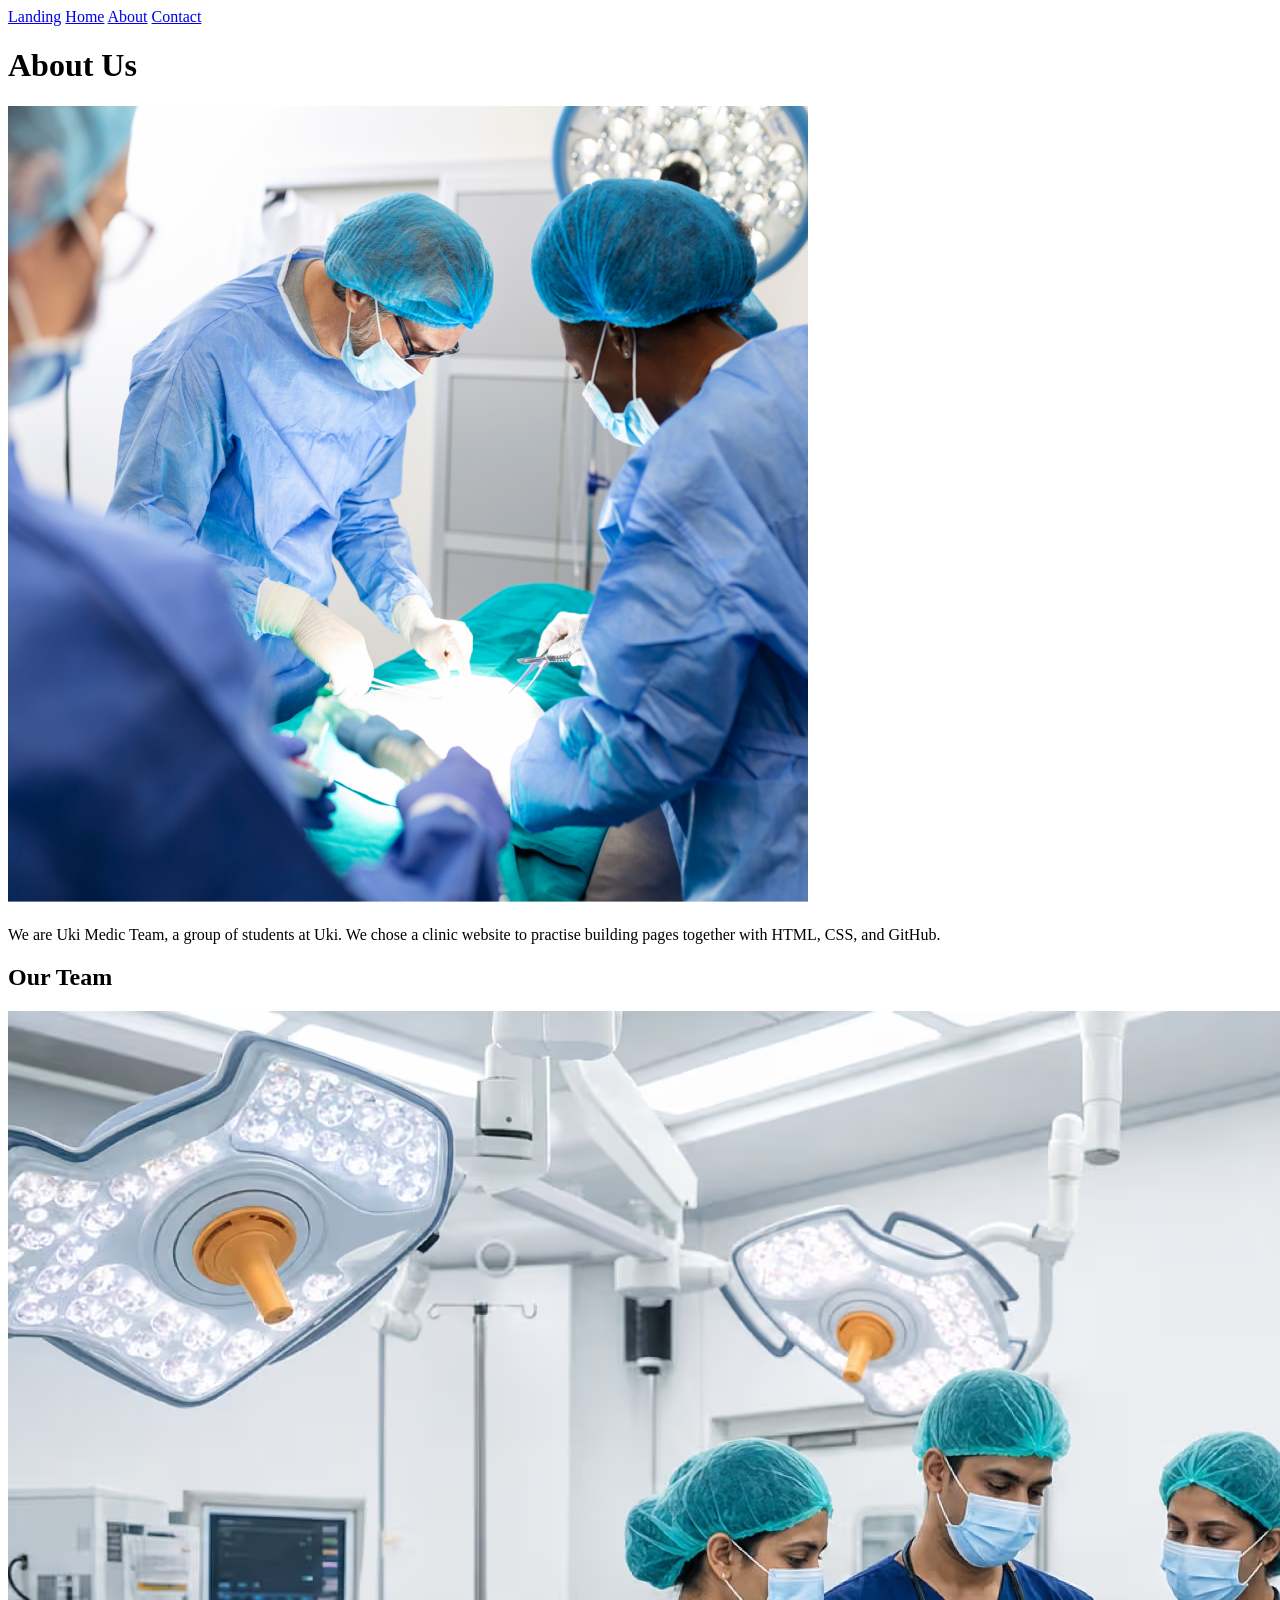
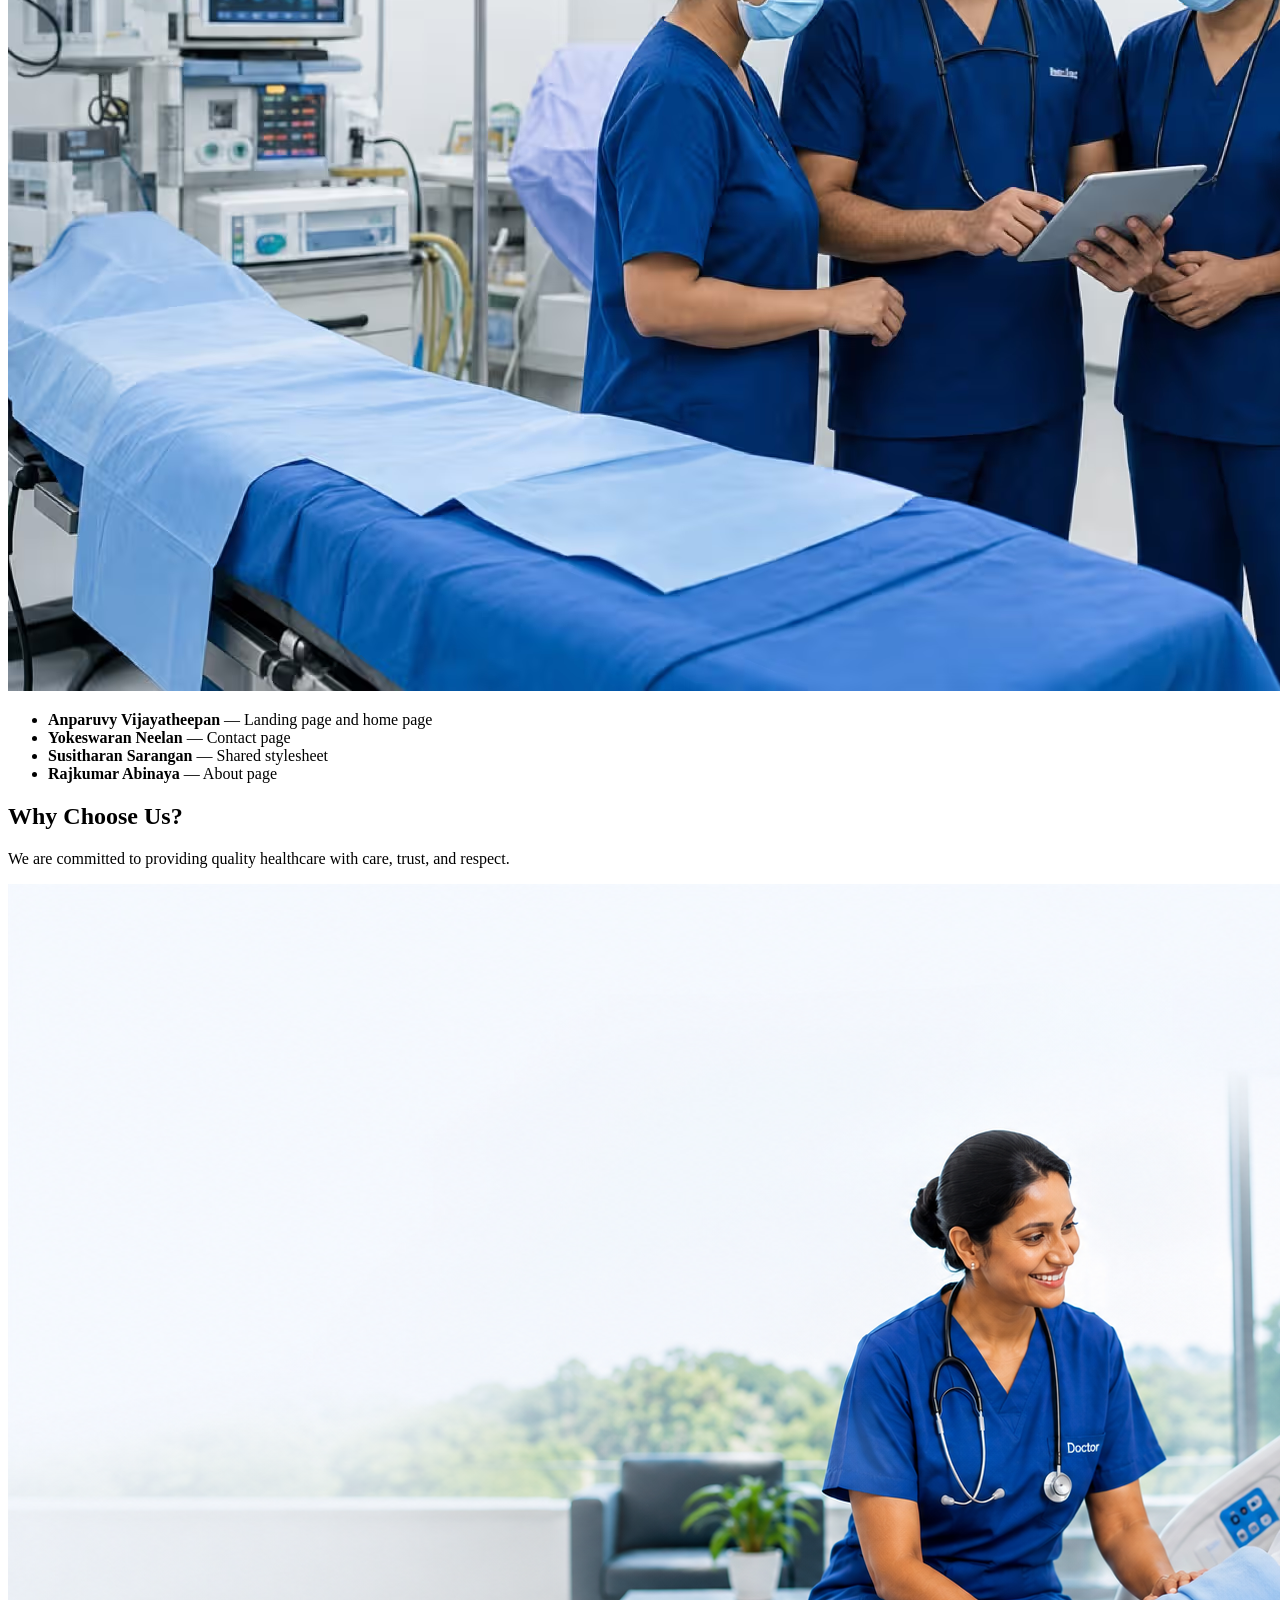
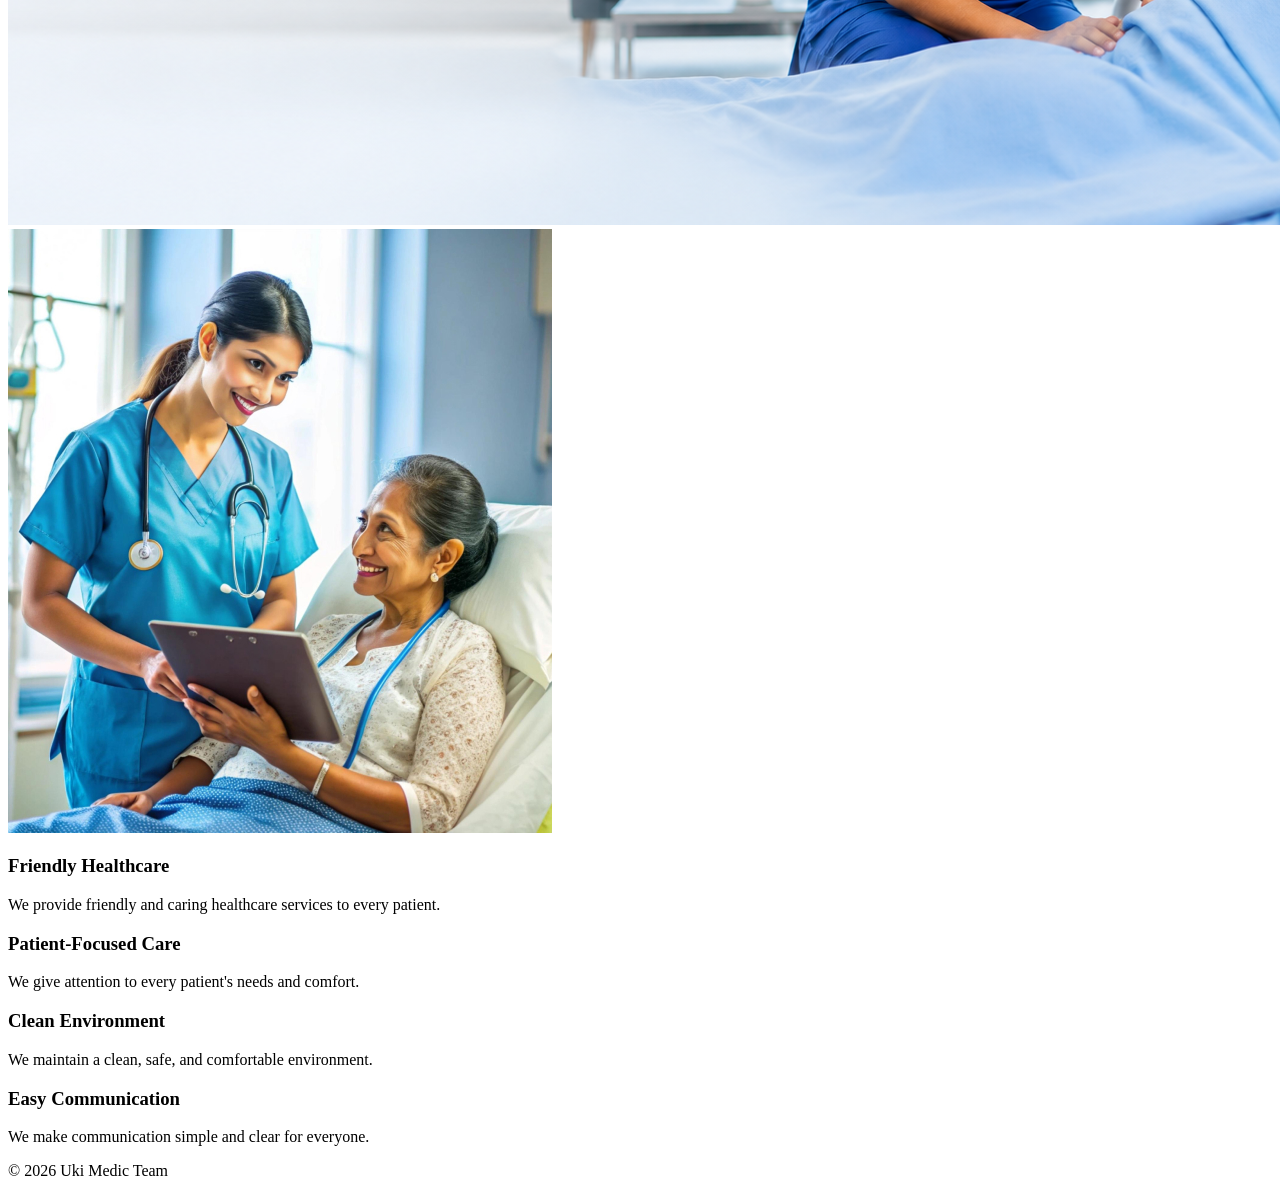
==== about.html @ ba0fed3e "updated" ====
<!DOCTYPE html>
<html lang="en">
<head>
  <meta charset="UTF-8">
  <meta name="viewport" content="width=device-width, initial-scale=1.0">
  <title>About | Uki Medic Team</title>
  <link rel="stylesheet" href="CSS/style.css">
</head>
<body>
  <nav class="navbar" aria-label="Main navigation">
    <a href="index.html">Landing</a>
    <a href="home.html">Home</a>
    <a href="about.html" aria-current="page">About</a>
    <a href="contact.html">Contact</a>
  </nav>

  <main class="container">
    <h1>About Us</h1>
    <img src="./image/pikaso_reimagine_A-young-lankan-female-doctor-in-blue-scrubs-and-gl-3.png" alt="">
    <p>We are Uki Medic Team, a group of students at Uki. We chose a clinic
      website to practise building pages together with HTML, CSS, and GitHub.</p>

    <h2>Our Team</h2>
    <img src="./image/operation-theatre-surgery-management-software-sri-lanka-hero.avif" alt="">
    <ul class="team-list">
      <li><strong>Anparuvy Vijayatheepan</strong> — Landing page and home page</li>
      <li><strong>Yokeswaran Neelan</strong> — Contact page</li>
      <li><strong>Susitharan Sarangan</strong> — Shared stylesheet</li>
      <li><strong>Rajkumar Abinaya</strong> — About page</li>
    </ul>
  </main>
<main1 class="why choose us">
    <h2>Why Choose Us?</h2>
    <p class="main1-para">
        We are committed to providing quality healthcare
        with care, trust, and respect.
    </p>
  <img src="./image/slide_6a6c39aadb081.png" alt="">
  <img src="./image/Rectangle-290-1.jpg" alt="">
    <div class="choose-main1">

        <div class="choose-us">
            <h3>Friendly Healthcare</h3>
            <p>We provide friendly and caring healthcare services to every patient.</p>
        </div>
        

        <div class="choose-us">
            <h3>Patient-Focused Care</h3>
            <p>We give attention to every patient's needs and comfort.</p>
        </div>

        <div class="choose-us">
            <h3>Clean Environment</h3>
            <p>We maintain a clean, safe, and comfortable environment.</p>
        </div>

        <div class="choose-us">
            <h3>Easy Communication</h3>
            <p>We make communication simple and clear for everyone.</p>
        </div>

    </div>
</main1>

  <footer class="footer">
    <p>&copy; 2026 Uki Medic Team</p>
  </footer>

</body>
</html>
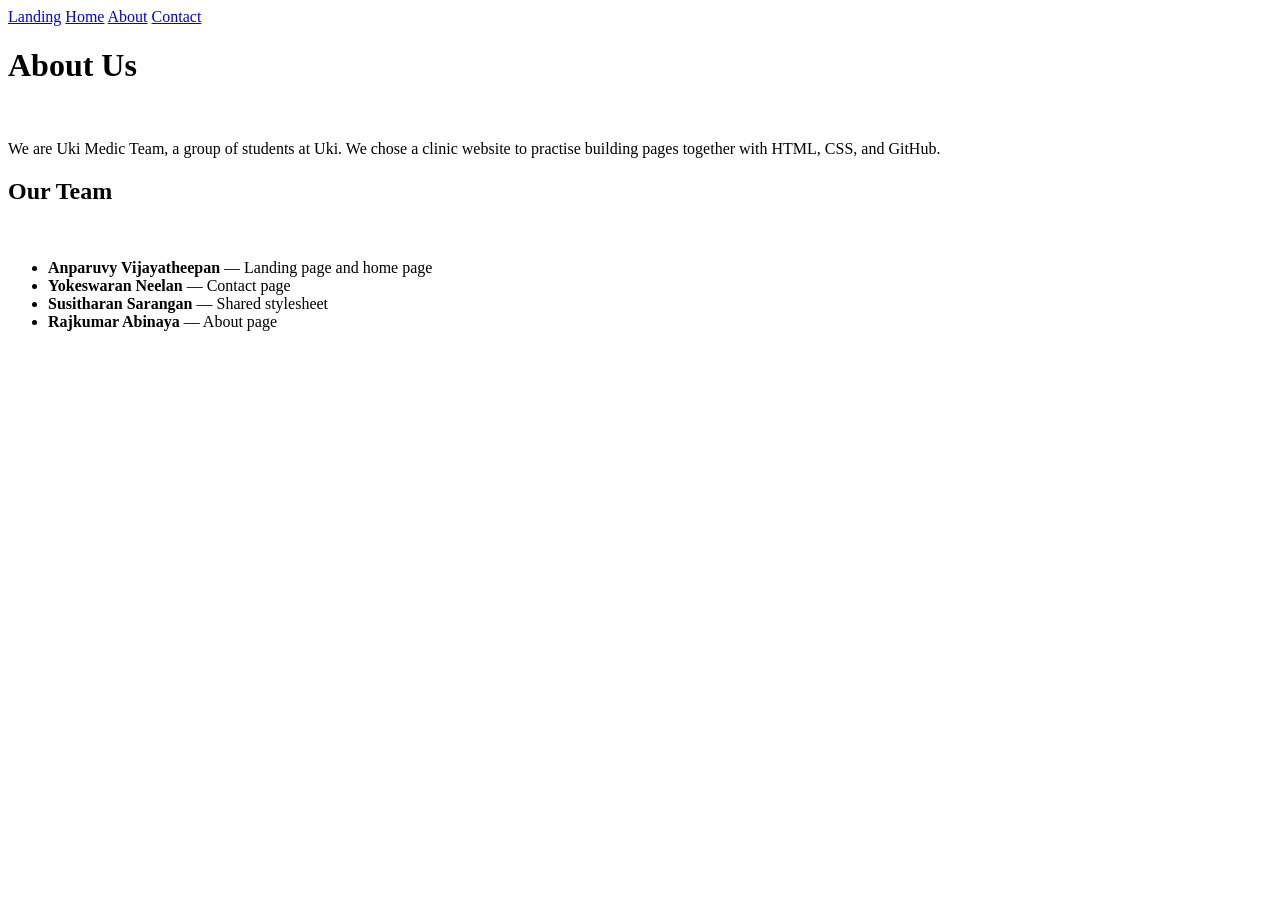
==== commit 3bc6d3e3: "Revert "Feature/about page"" ====
--- a/about.html
+++ b/about.html
@@ -29,43 +29,5 @@
       <li><strong>Rajkumar Abinaya</strong> — About page</li>
     </ul>
   </main>
-<main1 class="why choose us">
-    <h2>Why Choose Us?</h2>
-    <p class="main1-para">
-        We are committed to providing quality healthcare
-        with care, trust, and respect.
-    </p>
-  <img src="./image/slide_6a6c39aadb081.png" alt="">
-  <img src="./image/Rectangle-290-1.jpg" alt="">
-    <div class="choose-main1">
-
-        <div class="choose-us">
-            <h3>Friendly Healthcare</h3>
-            <p>We provide friendly and caring healthcare services to every patient.</p>
-        </div>
-        
-
-        <div class="choose-us">
-            <h3>Patient-Focused Care</h3>
-            <p>We give attention to every patient's needs and comfort.</p>
-        </div>
-
-        <div class="choose-us">
-            <h3>Clean Environment</h3>
-            <p>We maintain a clean, safe, and comfortable environment.</p>
-        </div>
-
-        <div class="choose-us">
-            <h3>Easy Communication</h3>
-            <p>We make communication simple and clear for everyone.</p>
-        </div>
-
-    </div>
-</main1>
-
-  <footer class="footer">
-    <p>&copy; 2026 Uki Medic Team</p>
-  </footer>
-
 </body>
 </html>
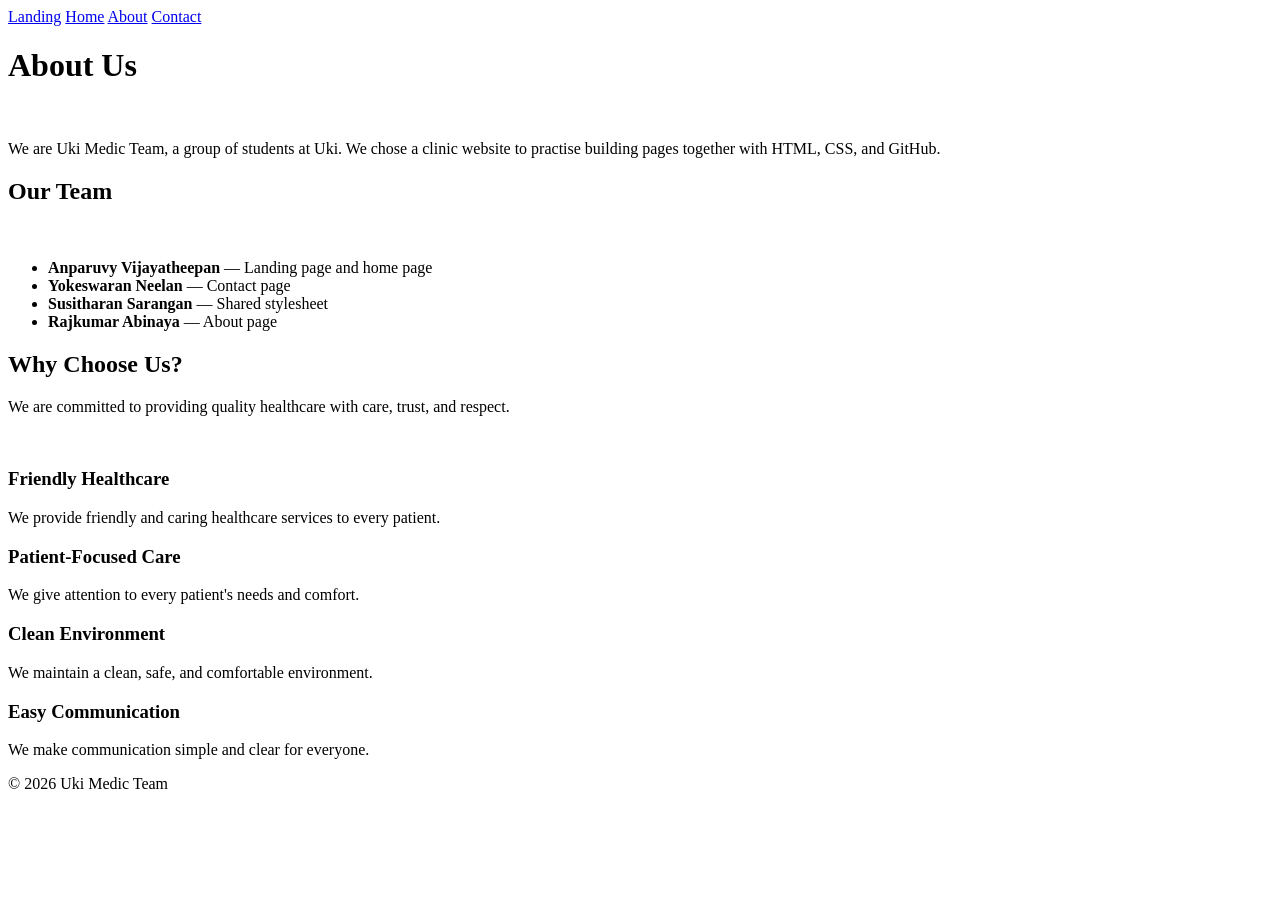
==== commit 949dd652: "Updated" ====
--- a/about.html
+++ b/about.html
@@ -29,5 +29,43 @@
       <li><strong>Rajkumar Abinaya</strong> — About page</li>
     </ul>
   </main>
+<main1 class="why choose us">
+    <h2>Why Choose Us?</h2>
+    <p class="main1-para">
+        We are committed to providing quality healthcare
+        with care, trust, and respect.
+    </p>
+  <img src="./image/slide_6a6c39aadb081.png" alt="">
+  <img src="./image/Rectangle-290-1.jpg" alt="">
+    <div class="choose-main1">
+
+        <div class="choose-us">
+            <h3>Friendly Healthcare</h3>
+            <p>We provide friendly and caring healthcare services to every patient.</p>
+        </div>
+        
+
+        <div class="choose-us">
+            <h3>Patient-Focused Care</h3>
+            <p>We give attention to every patient's needs and comfort.</p>
+        </div>
+
+        <div class="choose-us">
+            <h3>Clean Environment</h3>
+            <p>We maintain a clean, safe, and comfortable environment.</p>
+        </div>
+
+        <div class="choose-us">
+            <h3>Easy Communication</h3>
+            <p>We make communication simple and clear for everyone.</p>
+        </div>
+
+    </div>
+</main1>
+
+  <footer class="footer">
+    <p>&copy; 2026 Uki Medic Team</p>
+  </footer>
+
 </body>
 </html>
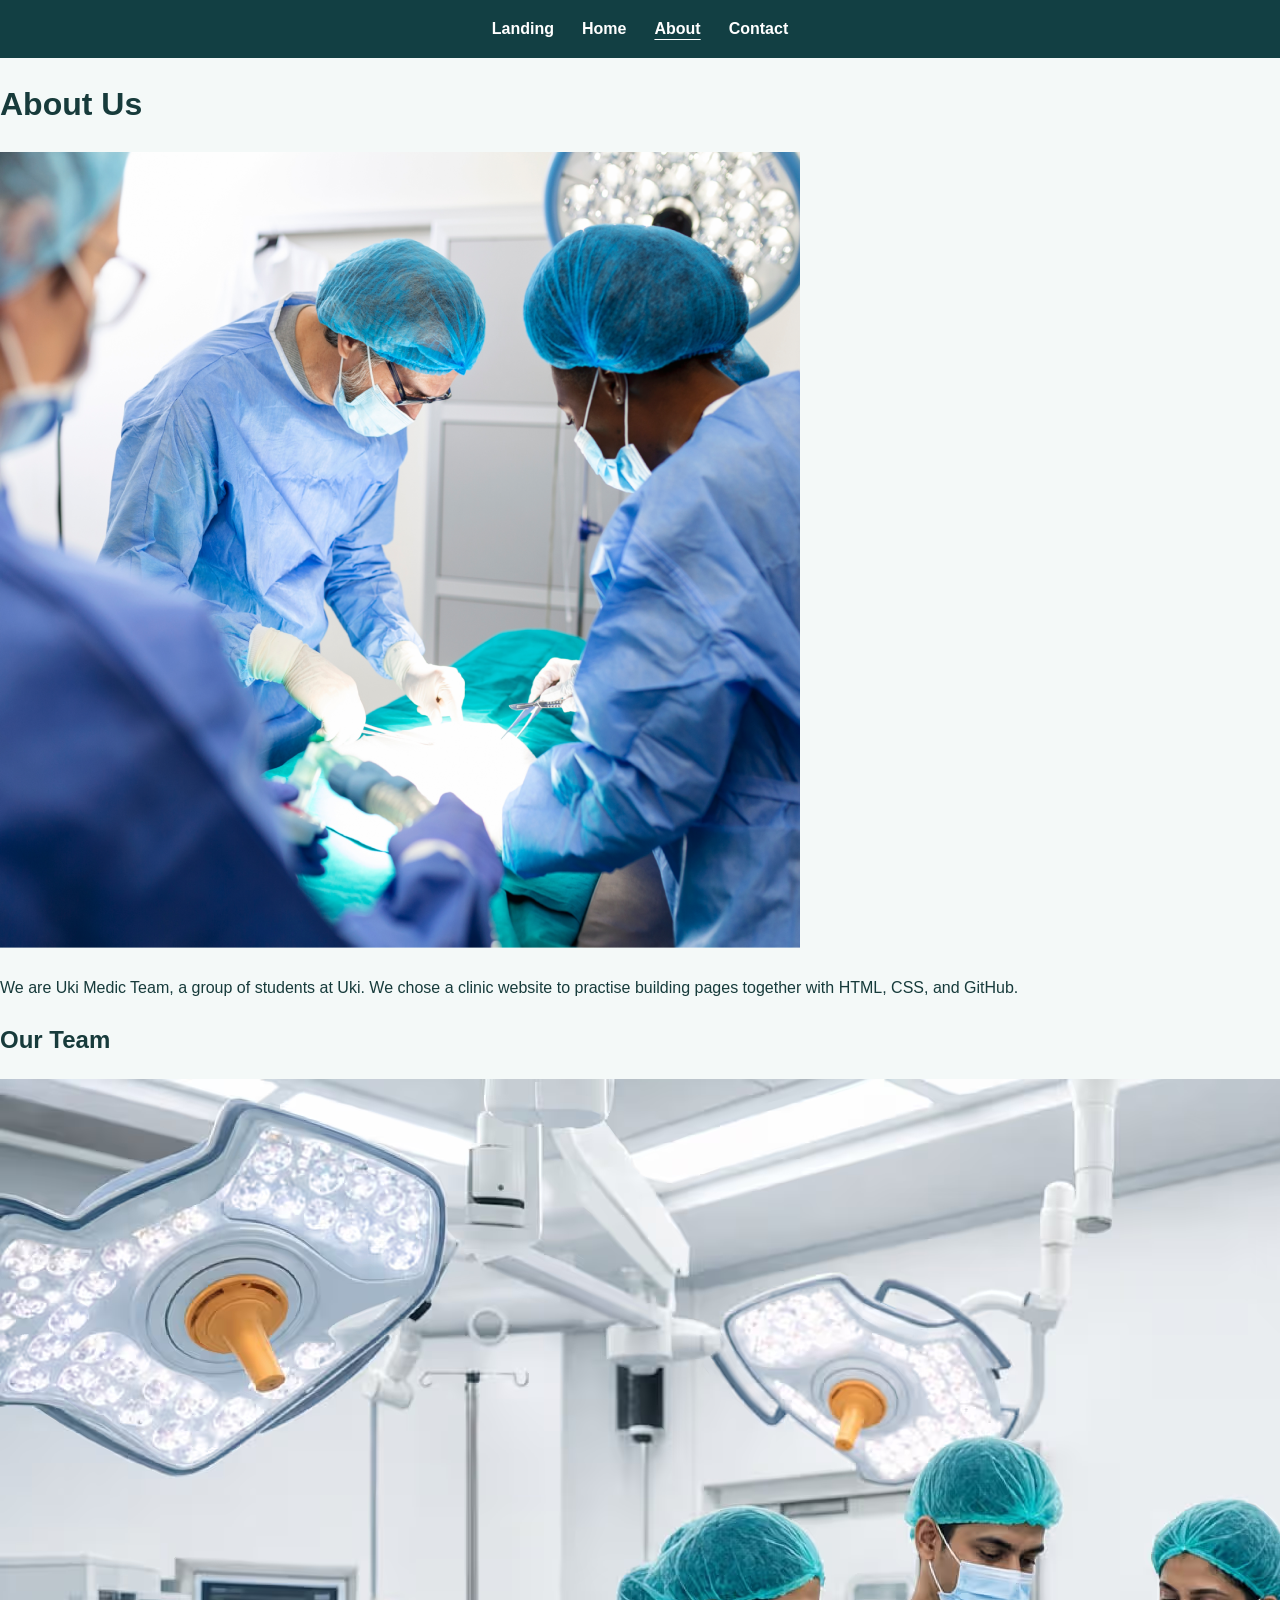
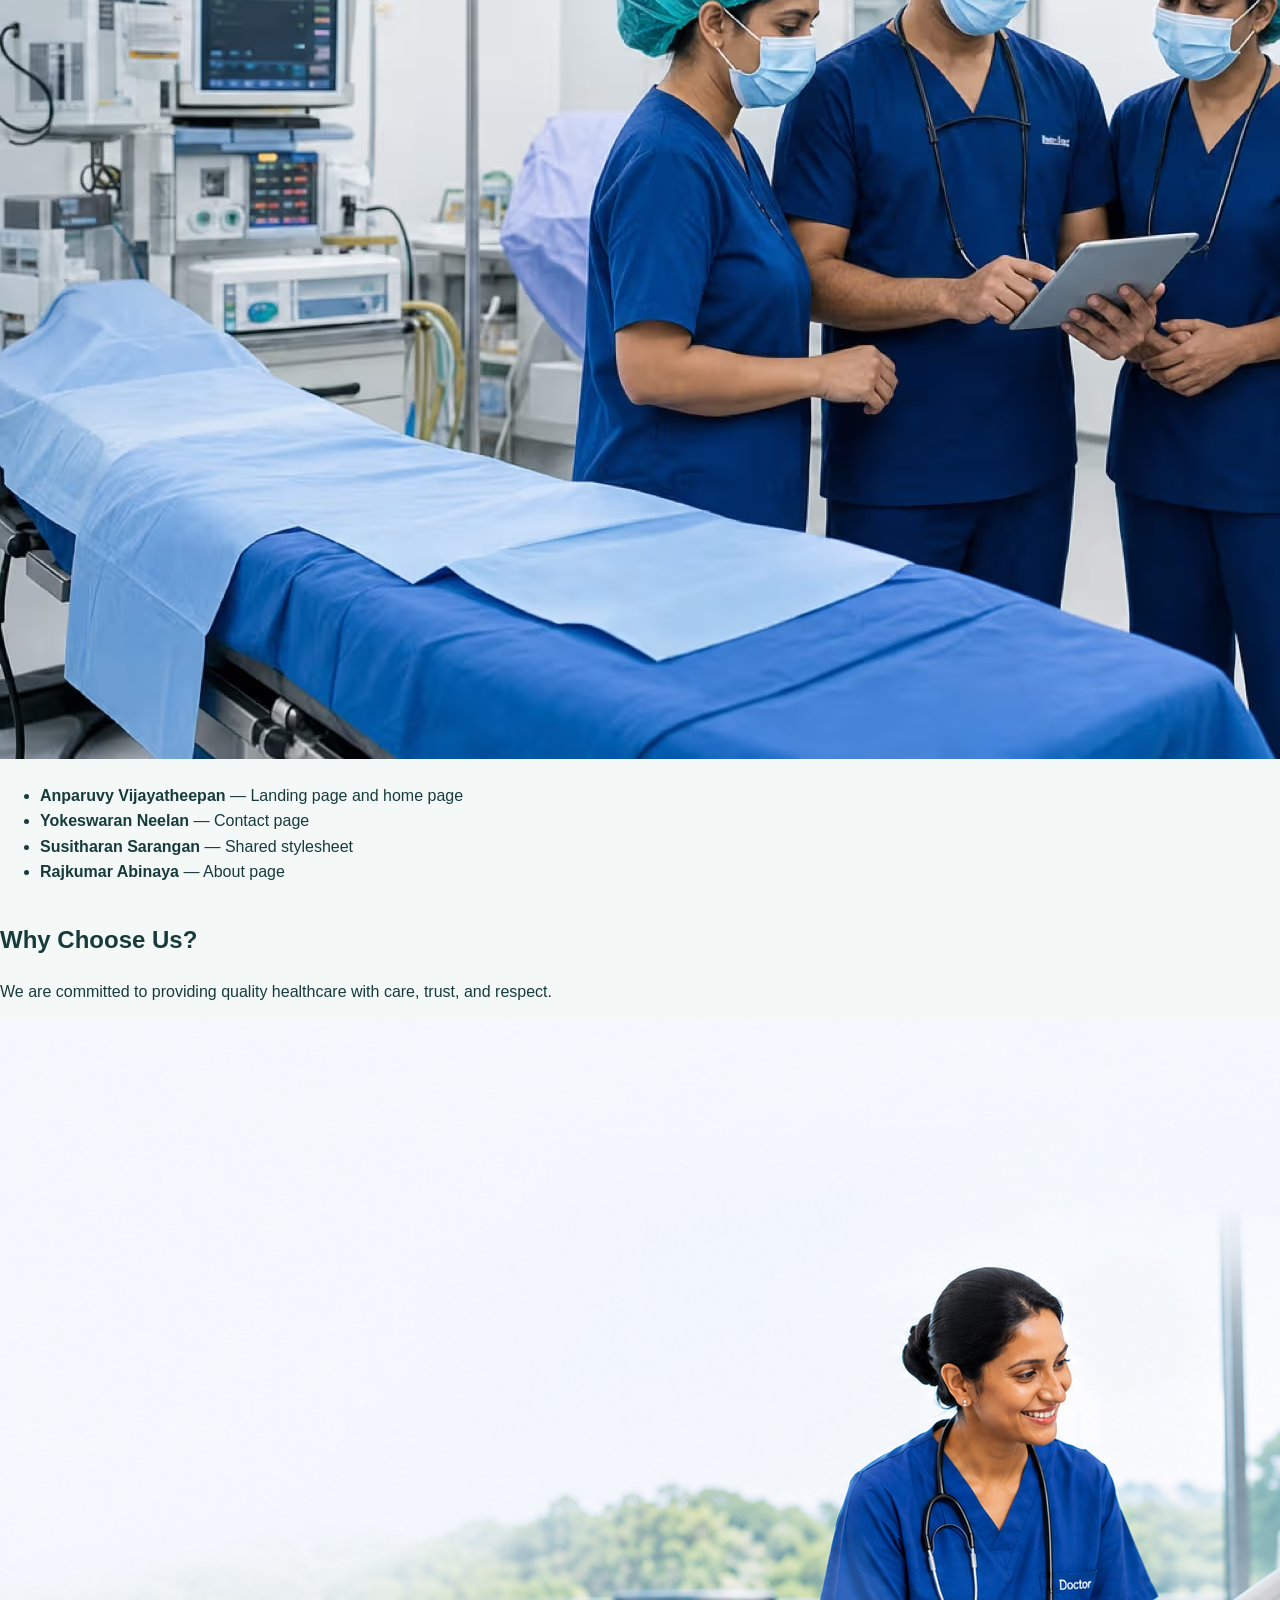
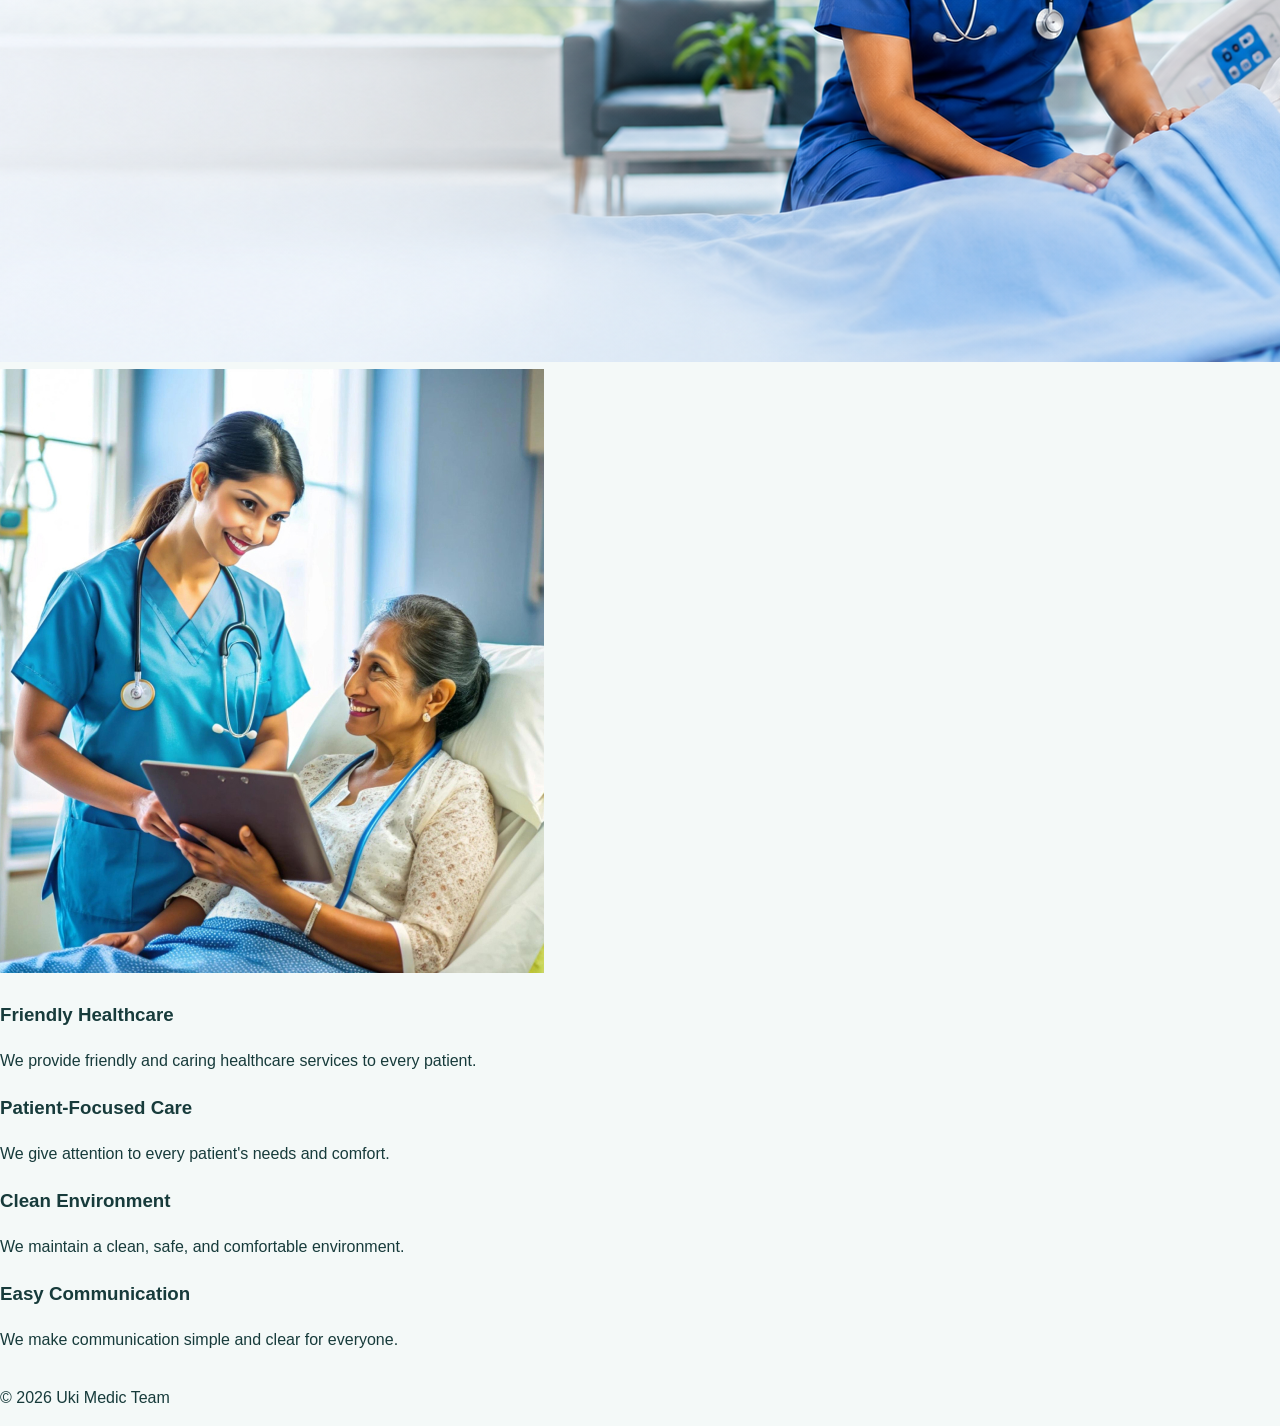
==== commit abe141a4: "image uploading" ====
--- a/about.html
+++ b/about.html
@@ -4,7 +4,7 @@
   <meta charset="UTF-8">
   <meta name="viewport" content="width=device-width, initial-scale=1.0">
   <title>About | Uki Medic Team</title>
-  <link rel="stylesheet" href="CSS/style.css">
+  <link rel="stylesheet" href="css/style.css">
 </head>
 <body>
   <nav class="navbar" aria-label="Main navigation">
@@ -16,12 +16,12 @@
 
   <main class="container">
     <h1>About Us</h1>
-    <img src="./image/pikaso_reimagine_A-young-lankan-female-doctor-in-blue-scrubs-and-gl-3.png" alt="">
+    <img src="image/doctor.png" alt="">
     <p>We are Uki Medic Team, a group of students at Uki. We chose a clinic
       website to practise building pages together with HTML, CSS, and GitHub.</p>
 
     <h2>Our Team</h2>
-    <img src="./image/operation-theatre-surgery-management-software-sri-lanka-hero.avif" alt="">
+    <img src="image/Operation.avif" alt="">
     <ul class="team-list">
       <li><strong>Anparuvy Vijayatheepan</strong> — Landing page and home page</li>
       <li><strong>Yokeswaran Neelan</strong> — Contact page</li>
@@ -35,15 +35,15 @@
         We are committed to providing quality healthcare
         with care, trust, and respect.
     </p>
-  <img src="./image/slide_6a6c39aadb081.png" alt="">
-  <img src="./image/Rectangle-290-1.jpg" alt="">
+  <img src="image/slide.png" alt="">
+  <img src="image/rec.jpg" alt="">
     <div class="choose-main1">
 
         <div class="choose-us">
             <h3>Friendly Healthcare</h3>
             <p>We provide friendly and caring healthcare services to every patient.</p>
         </div>
-        
+
 
         <div class="choose-us">
             <h3>Patient-Focused Care</h3>
--- a/css/style.css
+++ b/css/style.css
@@ -0,0 +1,37 @@
+* {
+  box-sizing: border-box;
+}
+
+body {
+  margin: 0;
+  min-height: 100vh;
+  display: flex;
+  flex-direction: column;
+  font-family: Arial, Helvetica, sans-serif;
+  line-height: 1.6;
+  color: #173b3b;
+  background: #f4f9f8;
+}
+
+
+
+.navbar {
+  display: flex;
+  justify-content: center;
+  flex-wrap: wrap;
+  gap: 12px 28px;
+  padding: 16px 20px;
+  background: #123f43;
+}
+
+.navbar a {
+  color: #ffffff;
+  font-weight: bold;
+  text-decoration: none;
+}
+
+.navbar a:hover,
+.navbar a[aria-current="page"] {
+  text-decoration: underline;
+  text-underline-offset: 5px;
+}
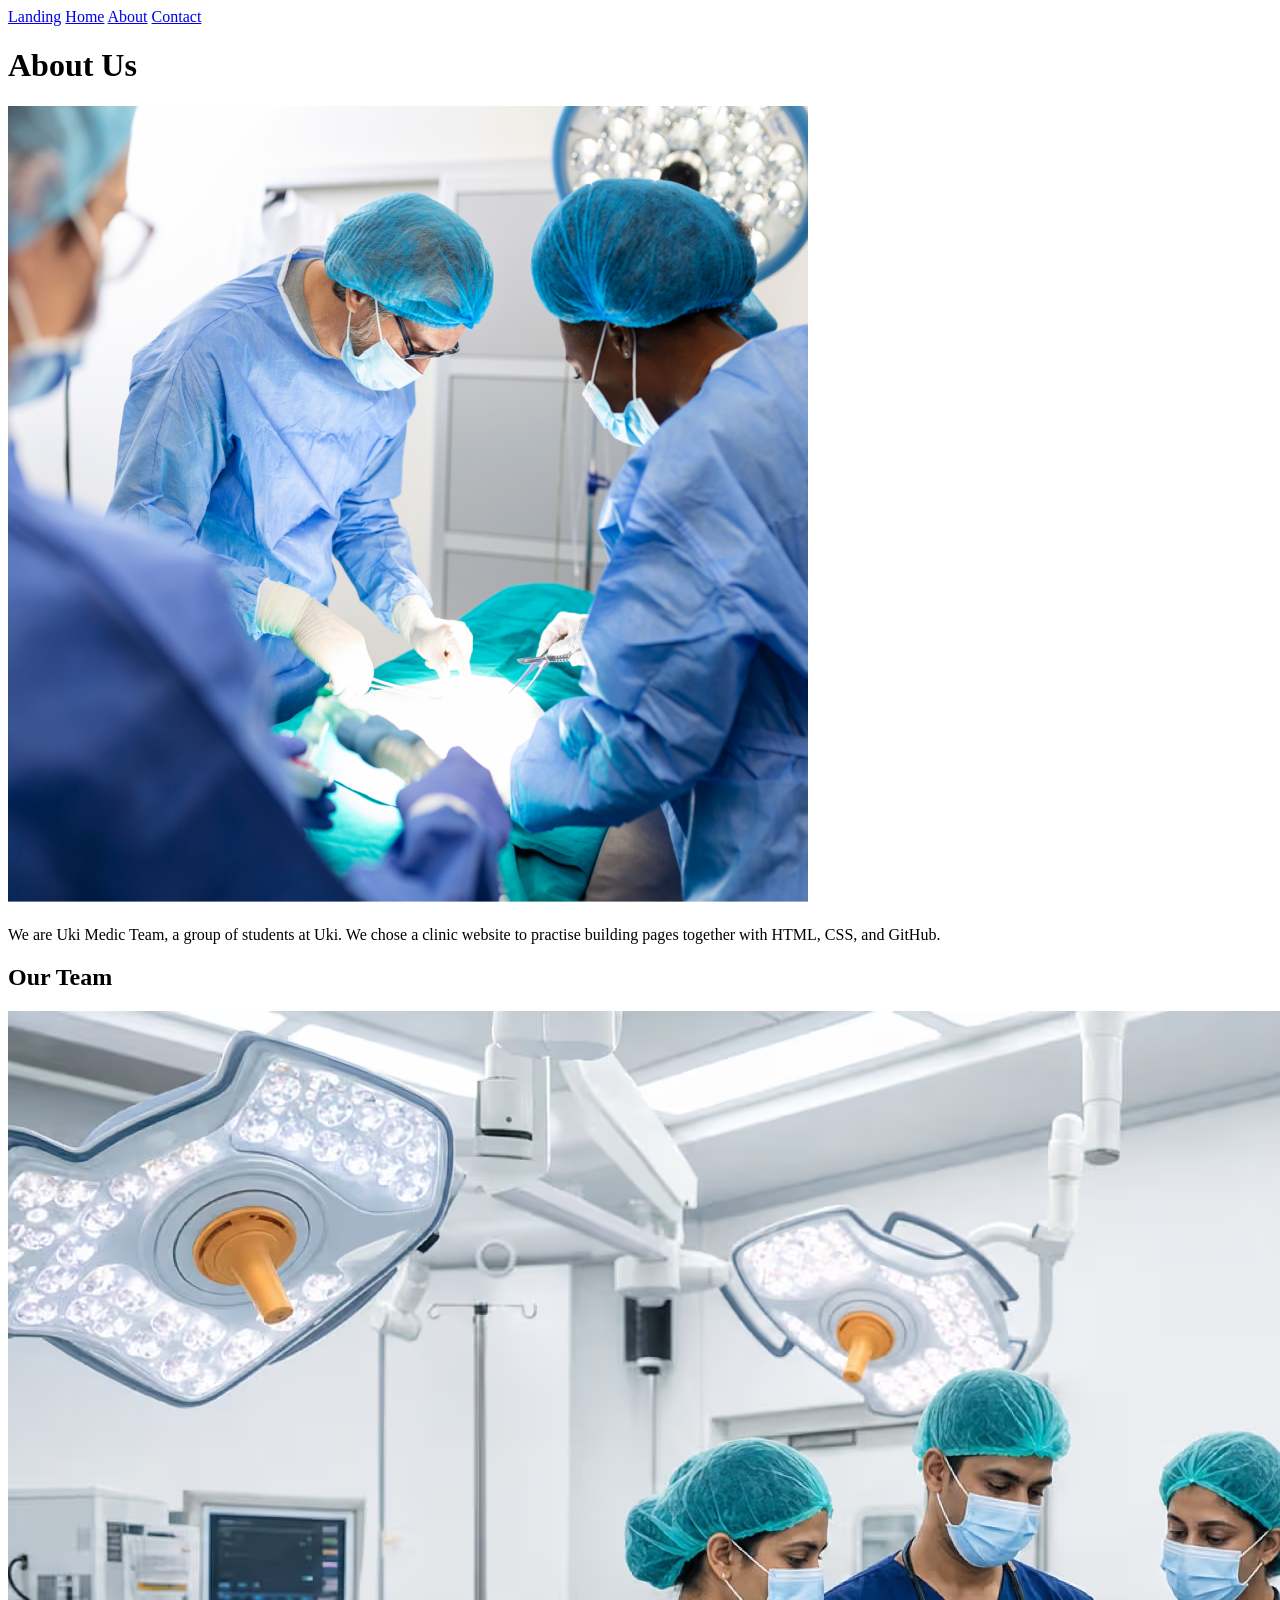
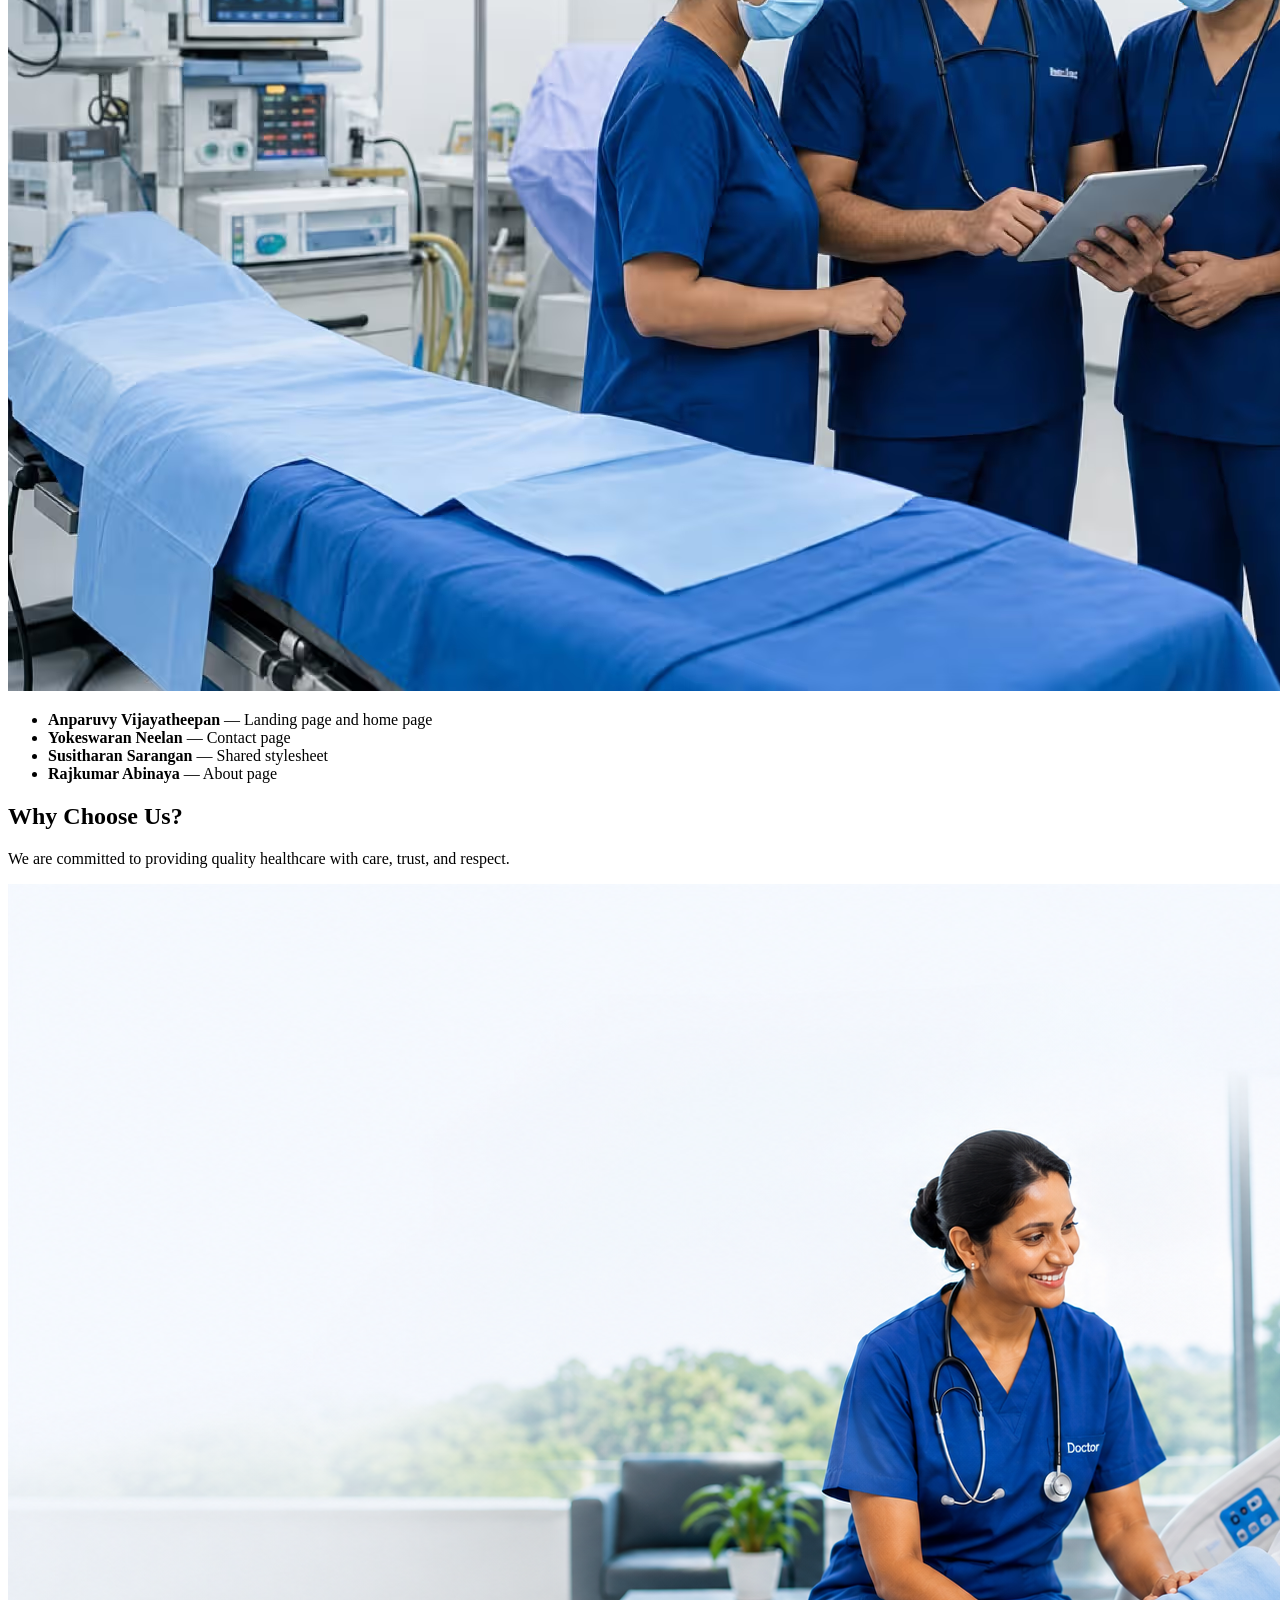
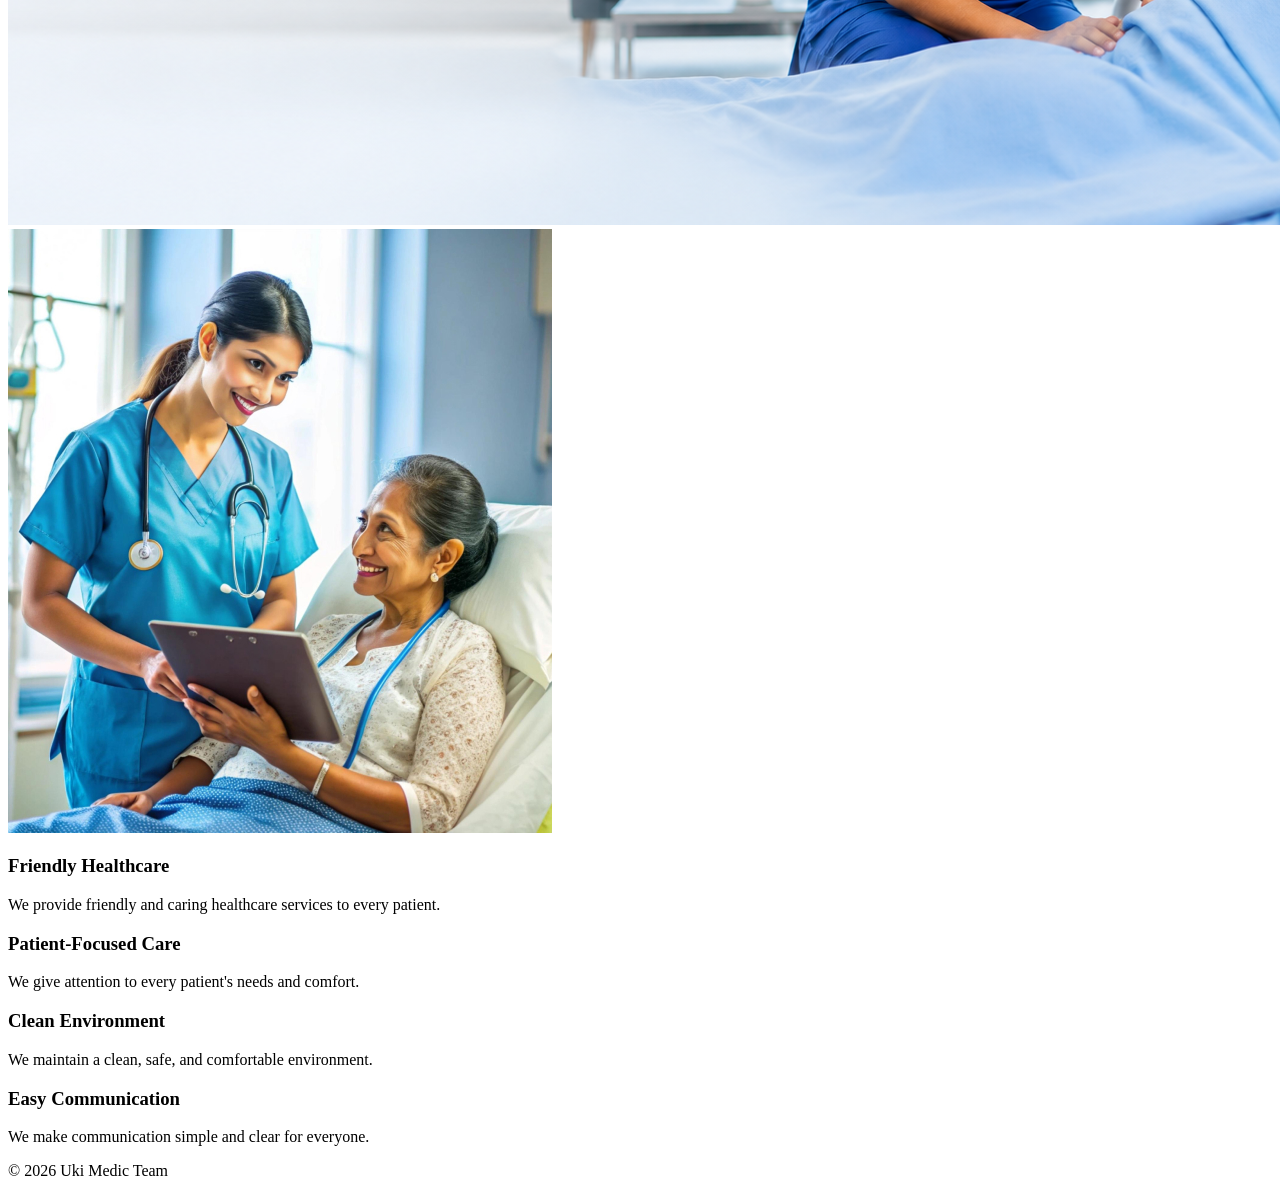
==== commit c5f15f28: "Restore website HTML files and images" ====
--- a/about.html
+++ b/about.html
@@ -4,7 +4,7 @@
   <meta charset="UTF-8">
   <meta name="viewport" content="width=device-width, initial-scale=1.0">
   <title>About | Uki Medic Team</title>
-  <link rel="stylesheet" href="css/style.css">
+  <link rel="stylesheet" href="CSS/style.css">
 </head>
 <body>
   <nav class="navbar" aria-label="Main navigation">
@@ -16,12 +16,12 @@
 
   <main class="container">
     <h1>About Us</h1>
-    <img src="image/doctor.png" alt="">
+    <img src="./image/pikaso_reimagine_A-young-lankan-female-doctor-in-blue-scrubs-and-gl-3.png" alt="">
     <p>We are Uki Medic Team, a group of students at Uki. We chose a clinic
       website to practise building pages together with HTML, CSS, and GitHub.</p>
 
     <h2>Our Team</h2>
-    <img src="image/Operation.avif" alt="">
+    <img src="./image/operation-theatre-surgery-management-software-sri-lanka-hero.avif" alt="">
     <ul class="team-list">
       <li><strong>Anparuvy Vijayatheepan</strong> — Landing page and home page</li>
       <li><strong>Yokeswaran Neelan</strong> — Contact page</li>
@@ -35,8 +35,8 @@
         We are committed to providing quality healthcare
         with care, trust, and respect.
     </p>
-  <img src="image/slide.png" alt="">
-  <img src="image/rec.jpg" alt="">
+  <img src="./image/slide_6a6c39aadb081.png" alt="">
+  <img src="./image/Rectangle-290-1.jpg" alt="">
     <div class="choose-main1">
 
         <div class="choose-us">
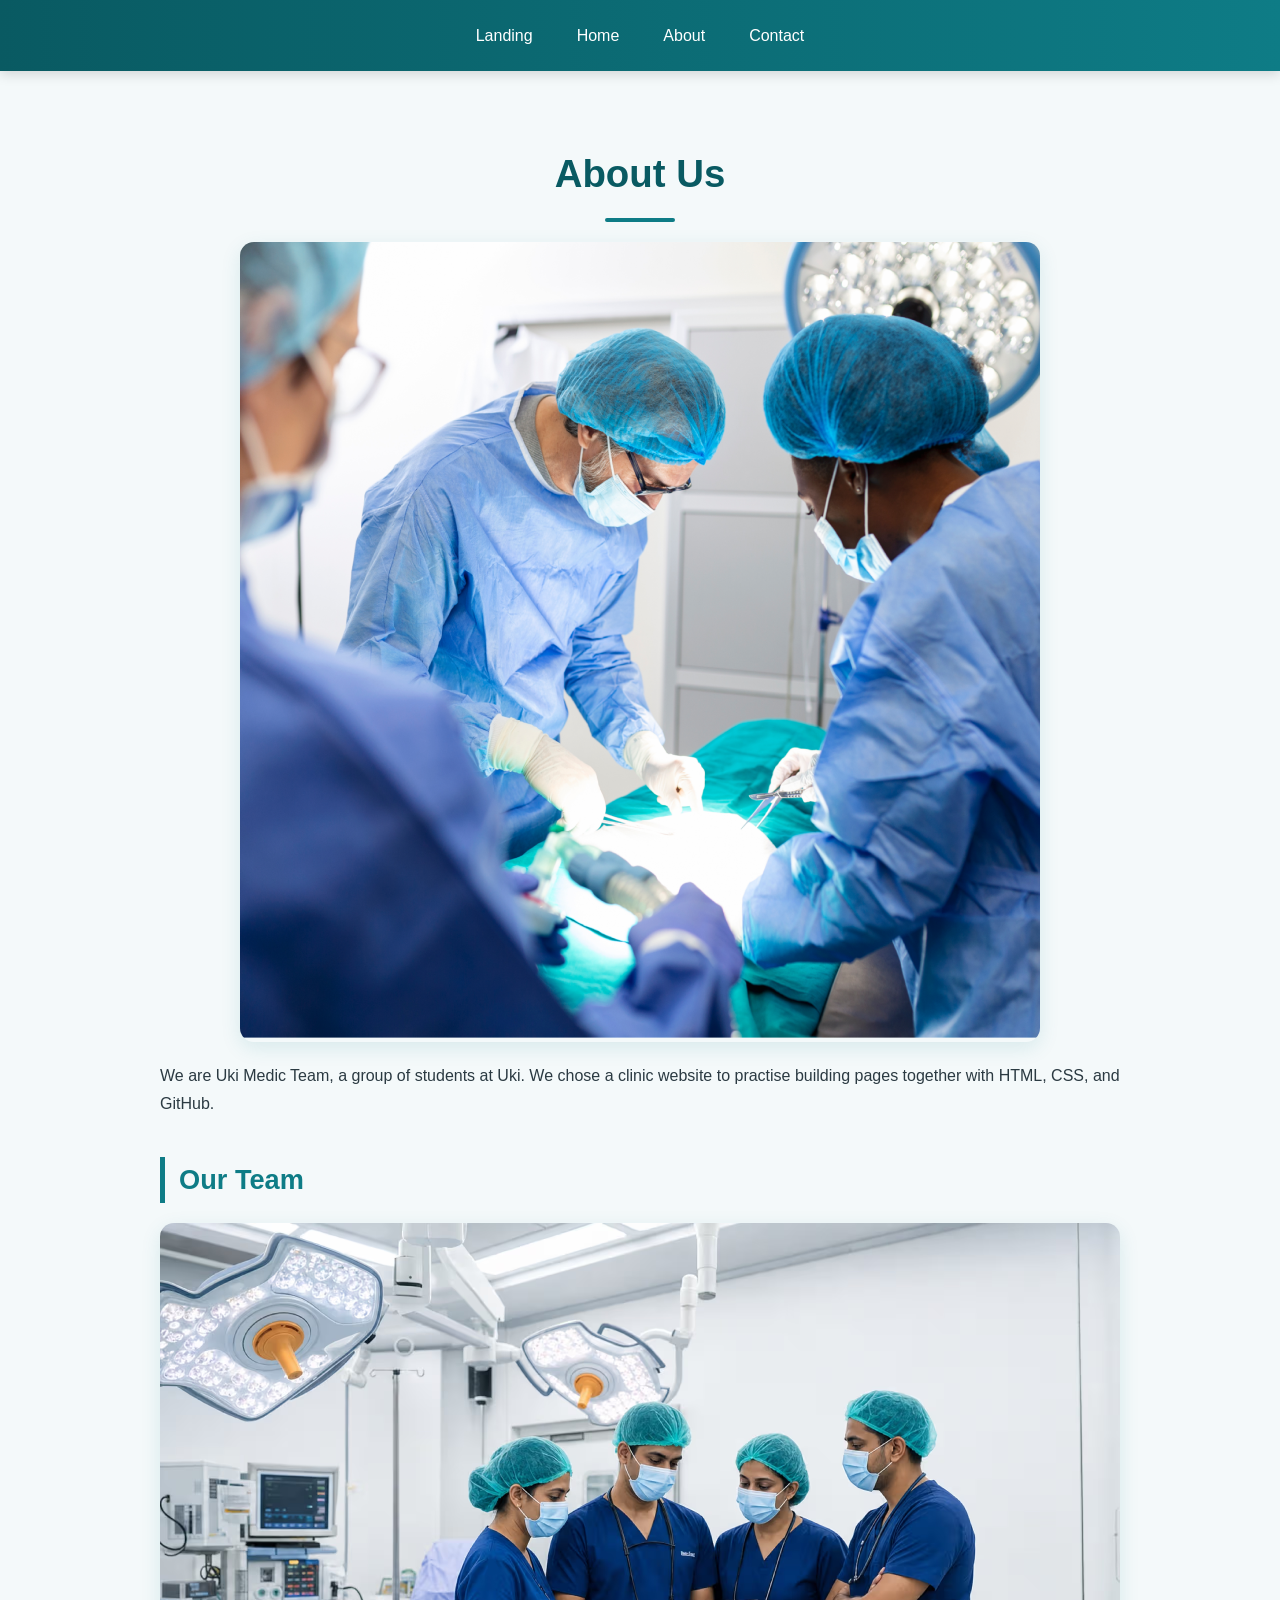
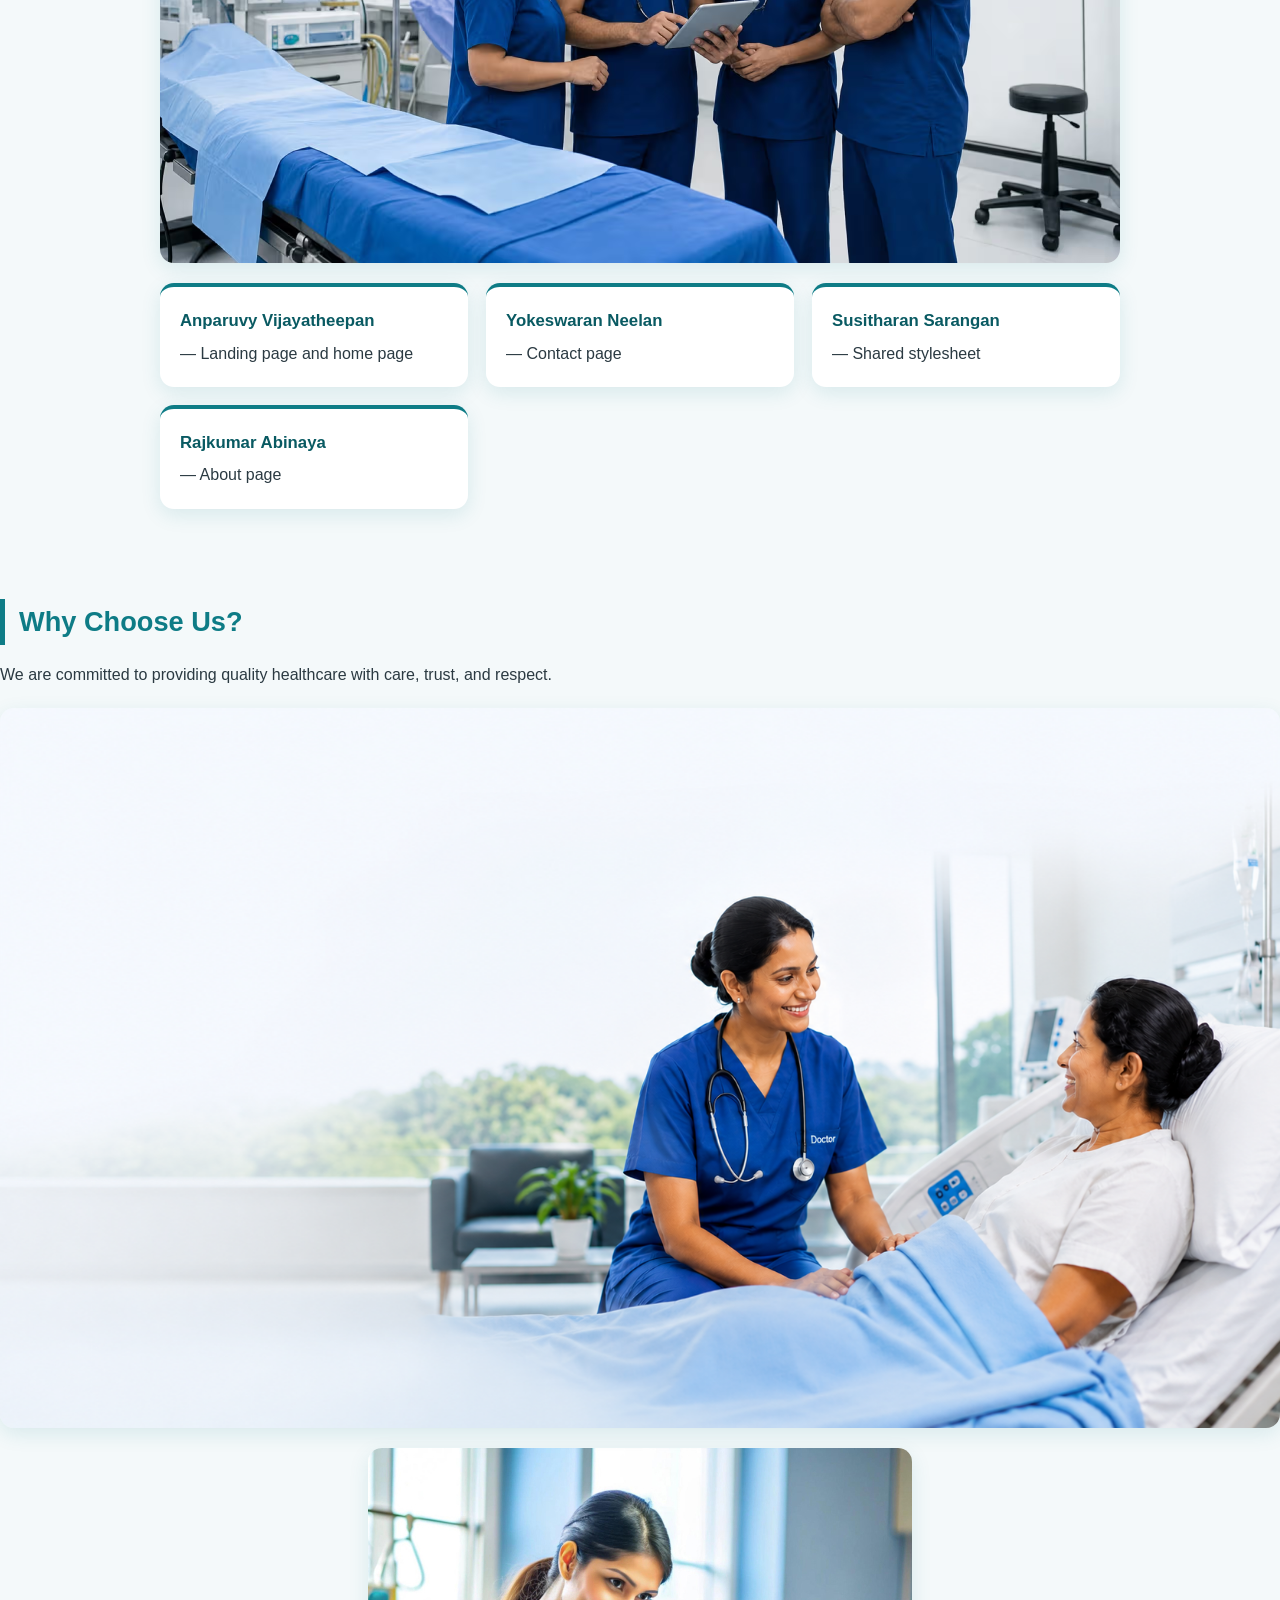
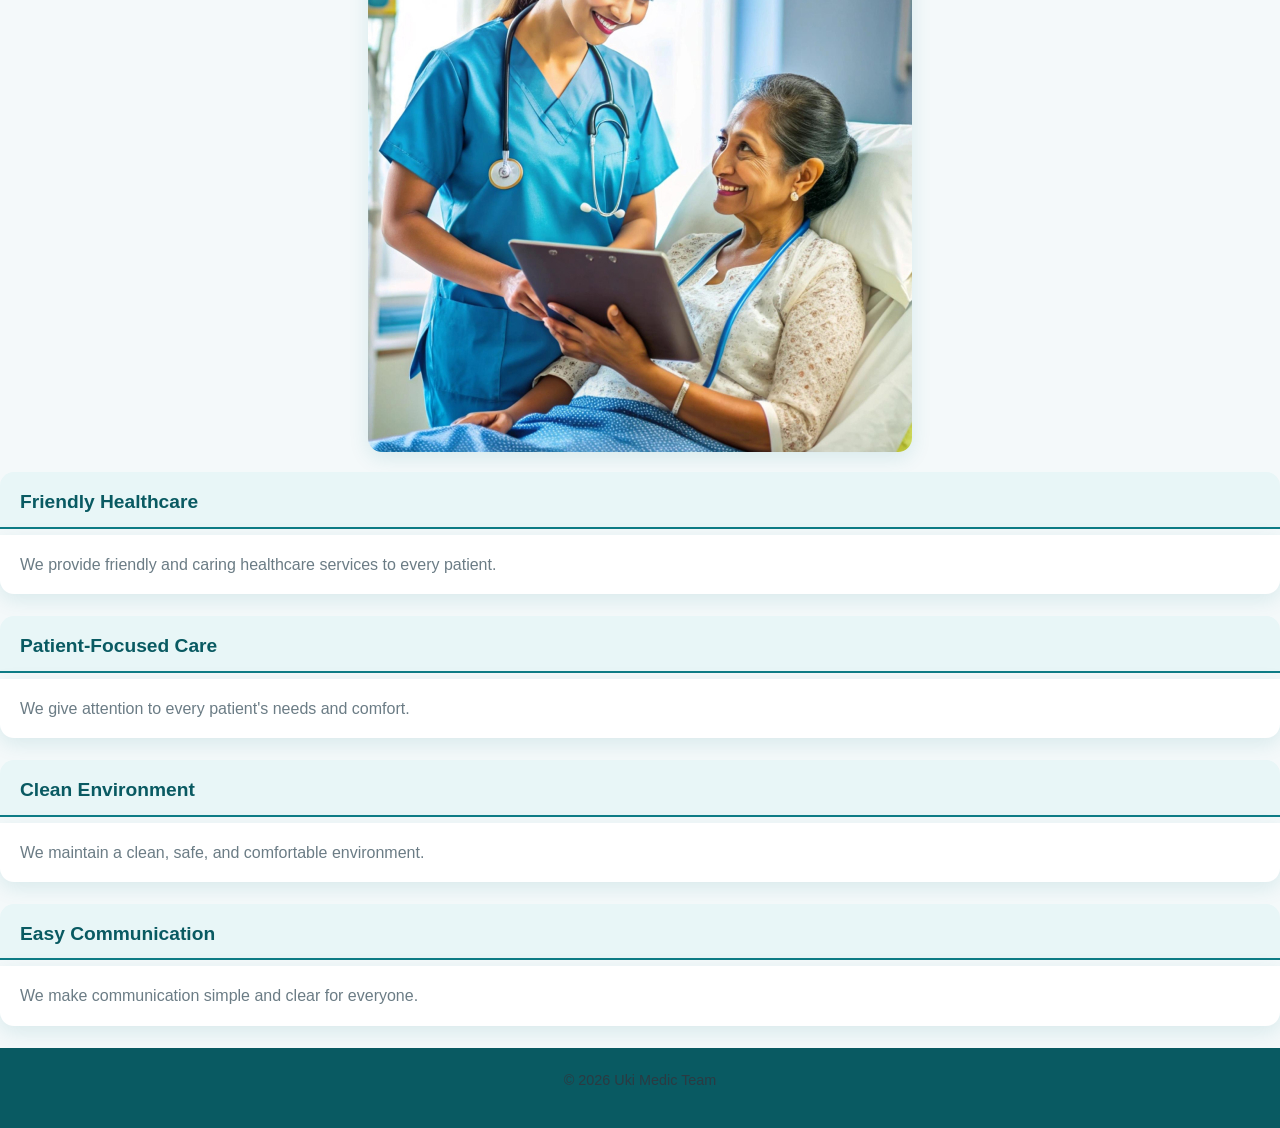
==== commit 03813d8b: "Fix stylesheet link case sensitivity" ====
--- a/about.html
+++ b/about.html
@@ -4,7 +4,7 @@
   <meta charset="UTF-8">
   <meta name="viewport" content="width=device-width, initial-scale=1.0">
   <title>About | Uki Medic Team</title>
-  <link rel="stylesheet" href="CSS/style.css">
+  <link rel="stylesheet" href="css/style.css">
 </head>
 <body>
   <nav class="navbar" aria-label="Main navigation">
@@ -68,4 +68,4 @@
   </footer>
 
 </body>
-</html>+</html>
--- a/css/style.css
+++ b/css/style.css
@@ -0,0 +1,251 @@
+/* ===== Reset & Variables ===== */
+:root {
+  --primary: #0e7c86;
+  --primary-dark: #095a62;
+  --accent: #e8f6f7;
+  --text: #2b3a42;
+  --muted: #6b7c85;
+  --white: #ffffff;
+  --bg: #f4f9fa;
+  --radius: 14px;
+  --shadow: 0 6px 20px rgba(14, 124, 134, 0.12);
+}
+
+* {
+  margin: 0;
+  padding: 0;
+  box-sizing: border-box;
+}
+
+html {
+  scroll-behavior: smooth;
+}
+
+body {
+  font-family: "Poppins", "Segoe UI", Arial, sans-serif;
+  background: var(--bg);
+  color: var(--text);
+  line-height: 1.7;
+  min-height: 100vh;
+  display: flex;
+  flex-direction: column;
+}
+
+/* ===== Navigation ===== */
+nav,
+header {
+  position: sticky;
+  top: 0;
+  z-index: 100;
+  display: flex;
+  justify-content: center;
+  flex-wrap: wrap;
+  gap: 8px;
+  padding: 14px 20px;
+  background: linear-gradient(90deg, var(--primary-dark), var(--primary));
+  box-shadow: 0 3px 12px rgba(0, 0, 0, 0.15);
+}
+
+nav a,
+header a {
+  color: var(--white);
+  text-decoration: none;
+  font-weight: 500;
+  padding: 8px 18px;
+  border-radius: 30px;
+  transition: background 0.3s, transform 0.2s;
+}
+
+nav a:hover,
+header a:hover {
+  background: rgba(255, 255, 255, 0.2);
+  transform: translateY(-2px);
+}
+
+nav a.active,
+header a.active {
+  background: var(--white);
+  color: var(--primary-dark);
+}
+
+/* ===== Main content ===== */
+main,
+body > section,
+body > div {
+  width: 100%;
+  max-width: 1000px;
+  margin: 0 auto;
+  padding: 30px 20px;
+}
+
+/* ===== Headings ===== */
+h1 {
+  text-align: center;
+  font-size: 2.4rem;
+  color: var(--primary-dark);
+  margin: 40px 0 20px;
+  position: relative;
+}
+
+h1::after {
+  content: "";
+  display: block;
+  width: 70px;
+  height: 4px;
+  margin: 12px auto 0;
+  background: var(--primary);
+  border-radius: 4px;
+}
+
+h2 {
+  font-size: 1.7rem;
+  color: var(--primary);
+  margin: 40px 0 16px;
+  padding-left: 14px;
+  border-left: 5px solid var(--primary);
+}
+
+h3 {
+  font-size: 1.2rem;
+  color: var(--primary-dark);
+  margin-bottom: 6px;
+}
+
+p {
+  margin-bottom: 16px;
+  color: var(--text);
+}
+
+/* ===== Images ===== */
+img {
+  display: block;
+  max-width: 100%;
+  height: auto;
+  margin: 20px auto;
+  border-radius: var(--radius);
+  box-shadow: var(--shadow);
+  transition: transform 0.4s ease;
+}
+
+img:hover {
+  transform: scale(1.02);
+}
+
+/* ===== Team list ===== */
+ul {
+  list-style: none;
+  display: grid;
+  grid-template-columns: repeat(auto-fit, minmax(230px, 1fr));
+  gap: 18px;
+  margin: 20px 0;
+}
+
+ul li {
+  background: var(--white);
+  padding: 20px;
+  border-radius: var(--radius);
+  border-top: 4px solid var(--primary);
+  box-shadow: var(--shadow);
+  transition: transform 0.3s, box-shadow 0.3s;
+}
+
+ul li:hover {
+  transform: translateY(-6px);
+  box-shadow: 0 12px 28px rgba(14, 124, 134, 0.22);
+}
+
+ul li strong {
+  display: block;
+  color: var(--primary-dark);
+  font-size: 1.05rem;
+  margin-bottom: 4px;
+}
+
+/* ===== "Why Choose Us" cards (h3 + paragraph) ===== */
+h3 + p {
+  background: var(--white);
+  padding: 16px 20px;
+  border-radius: 0 0 var(--radius) var(--radius);
+  box-shadow: var(--shadow);
+  margin-bottom: 22px;
+  color: var(--muted);
+}
+
+h3 {
+  background: var(--accent);
+  padding: 14px 20px 8px;
+  border-radius: var(--radius) var(--radius) 0 0;
+  border-bottom: 2px solid var(--primary);
+}
+
+/* ===== Buttons & forms (for the Contact page) ===== */
+a.button,
+button,
+input[type="submit"] {
+  display: inline-block;
+  background: var(--primary);
+  color: var(--white);
+  border: none;
+  padding: 12px 28px;
+  border-radius: 30px;
+  font-size: 1rem;
+  font-weight: 600;
+  cursor: pointer;
+  text-decoration: none;
+  transition: background 0.3s, transform 0.2s;
+}
+
+a.button:hover,
+button:hover,
+input[type="submit"]:hover {
+  background: var(--primary-dark);
+  transform: translateY(-2px);
+}
+
+input,
+textarea,
+select {
+  width: 100%;
+  padding: 12px 16px;
+  margin-bottom: 16px;
+  border: 2px solid #d5e4e7;
+  border-radius: 10px;
+  font-family: inherit;
+  font-size: 1rem;
+  background: var(--white);
+  transition: border-color 0.3s, box-shadow 0.3s;
+}
+
+input:focus,
+textarea:focus,
+select:focus {
+  outline: none;
+  border-color: var(--primary);
+  box-shadow: 0 0 0 4px rgba(14, 124, 134, 0.15);
+}
+
+/* ===== Footer ===== */
+footer {
+  margin-top: auto;
+  text-align: center;
+  padding: 20px;
+  background: var(--primary-dark);
+  color: var(--white);
+  font-size: 0.9rem;
+}
+
+/* If your footer is just a loose line of text, this keeps it tidy */
+body > p:last-child {
+  margin: auto 0 0;
+  padding: 20px;
+  text-align: center;
+  background: var(--primary-dark);
+  color: var(--white);
+}
+
+/* ===== Responsive ===== */
+@media (max-width: 600px) {
+  h1 { font-size: 1.8rem; }
+  h2 { font-size: 1.4rem; }
+  nav a, header a { padding: 6px 12px; font-size: 0.9rem; }
+}
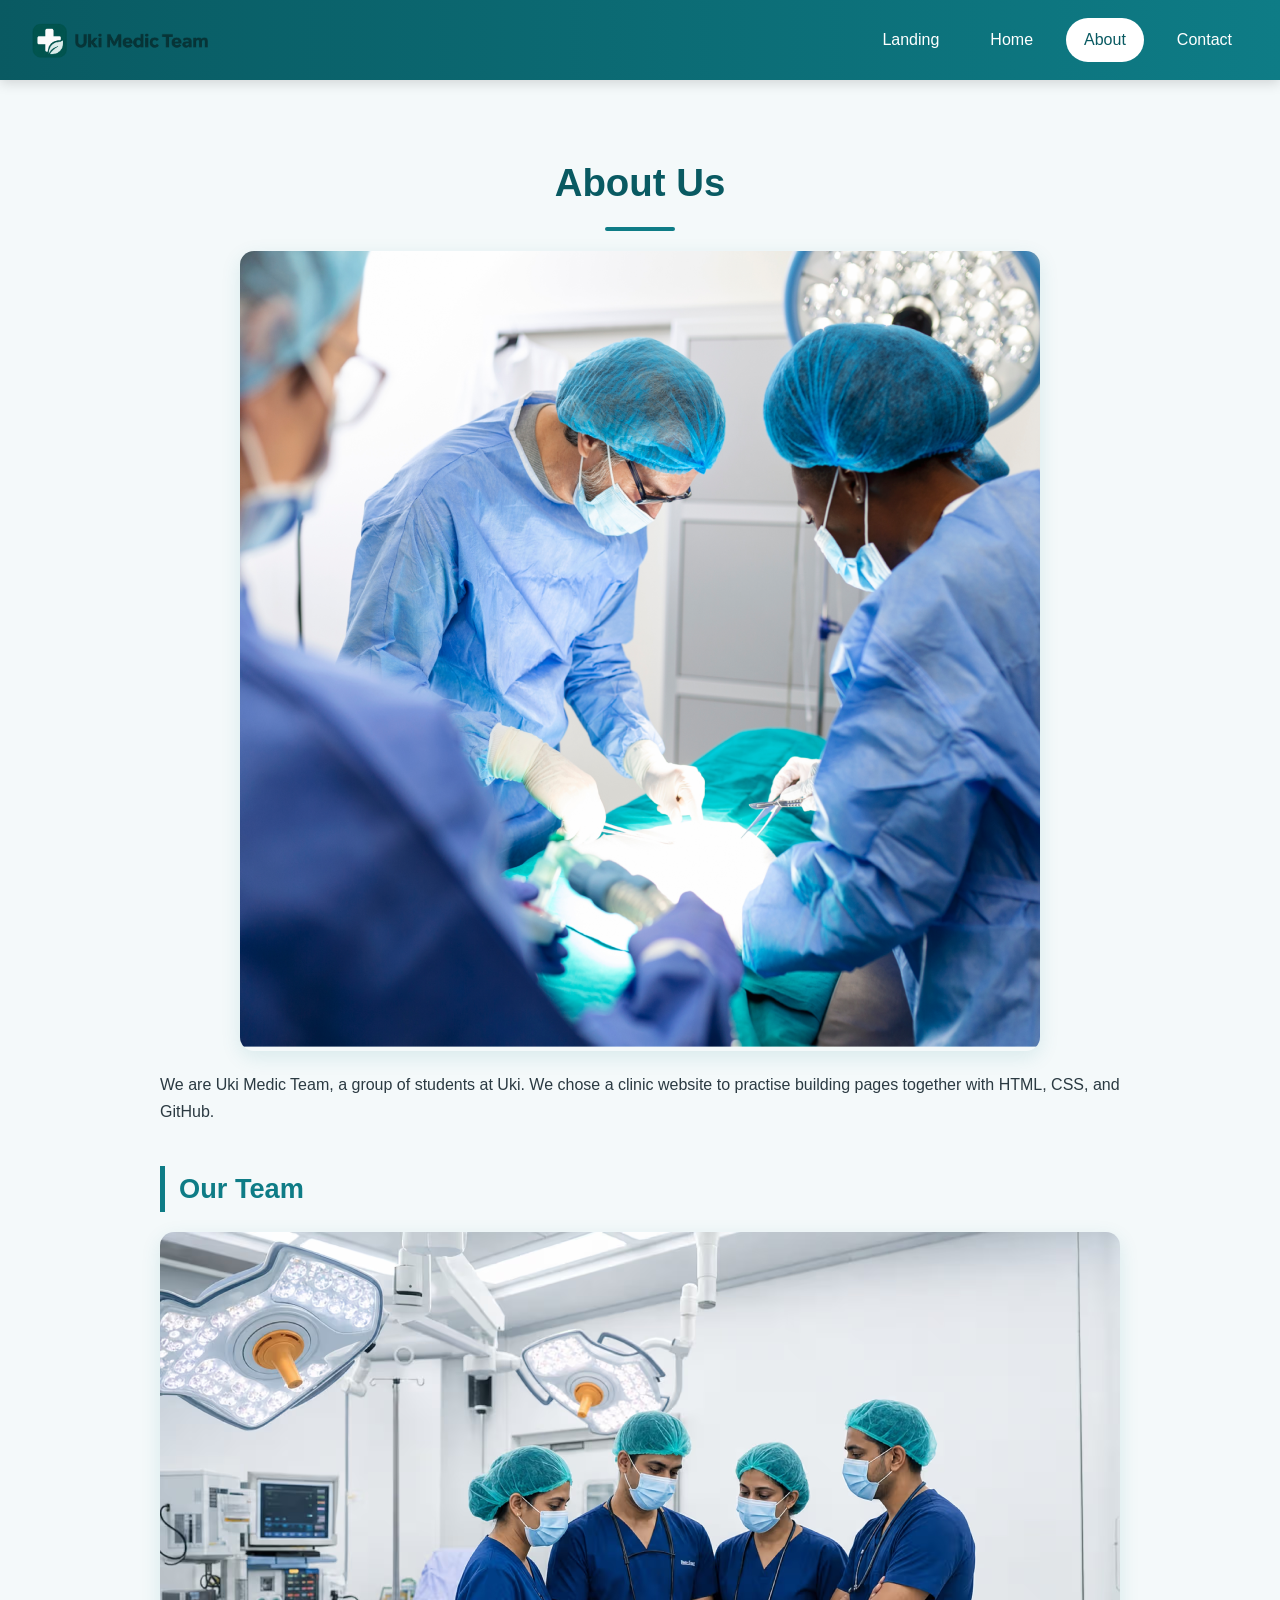
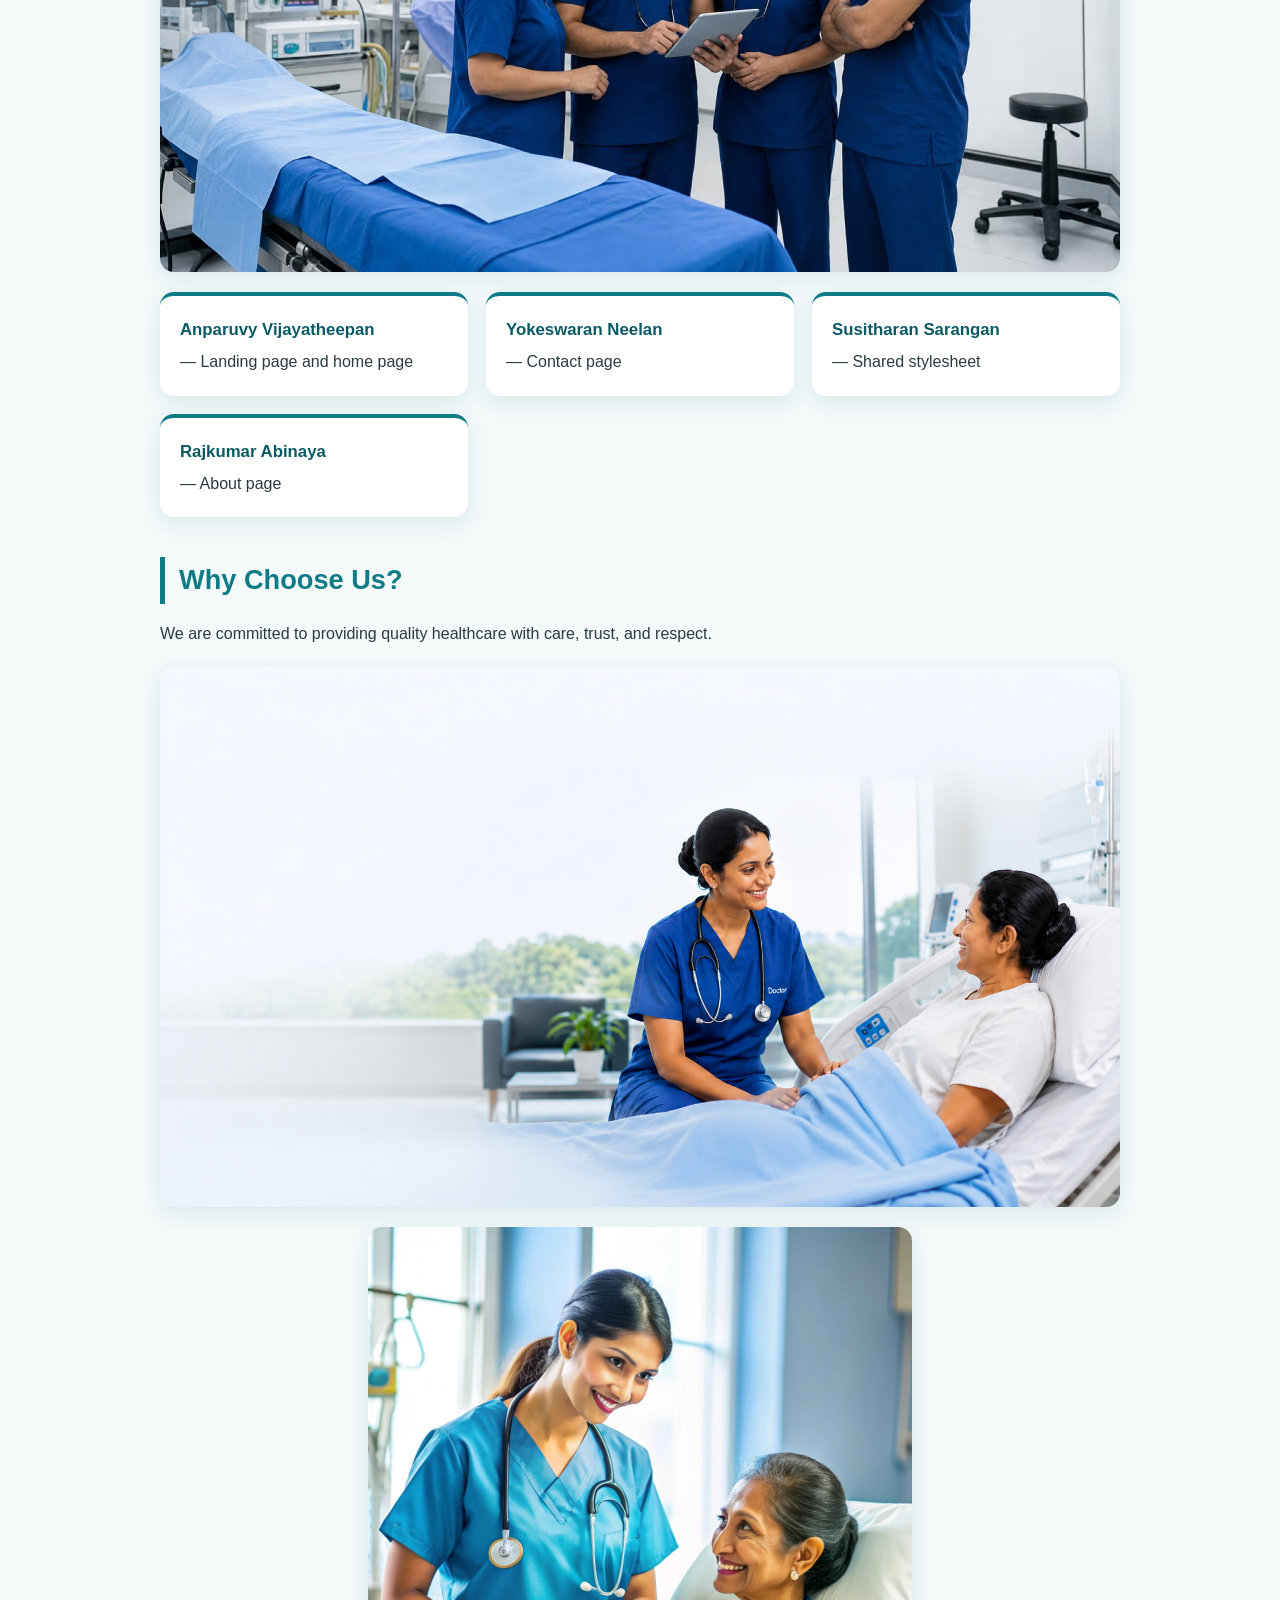
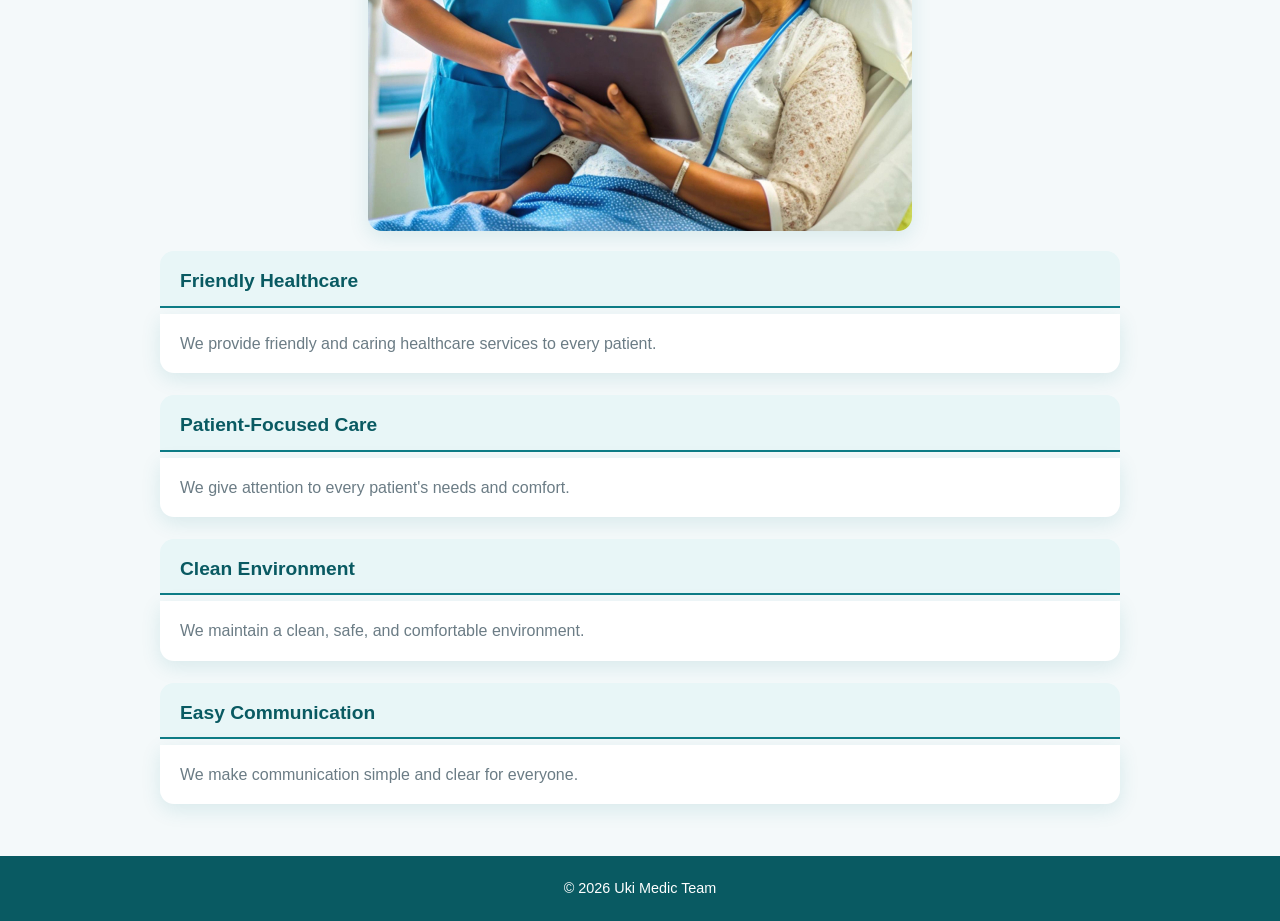
==== commit edaf6ef0: "Refactor About page layout and content Updated the About page structure and added new sections for t" ====
--- a/about.html
+++ b/about.html
@@ -1,71 +1,133 @@
 <!DOCTYPE html>
 <html lang="en">
 <head>
-  <meta charset="UTF-8">
-  <meta name="viewport" content="width=device-width, initial-scale=1.0">
-  <title>About | Uki Medic Team</title>
-  <link rel="stylesheet" href="css/style.css">
+    <meta charset="UTF-8">
+    <meta name="viewport" content="width=device-width, initial-scale=1.0">
+    <title>About | Uki Medic Team</title>
+    <link rel="stylesheet" href="css/style.css?v=3">
 </head>
+
 <body>
-  <nav class="navbar" aria-label="Main navigation">
-    <a href="index.html">Landing</a>
-    <a href="home.html">Home</a>
-    <a href="about.html" aria-current="page">About</a>
-    <a href="contact.html">Contact</a>
-  </nav>
 
-  <main class="container">
-    <h1>About Us</h1>
-    <img src="./image/pikaso_reimagine_A-young-lankan-female-doctor-in-blue-scrubs-and-gl-3.png" alt="">
-    <p>We are Uki Medic Team, a group of students at Uki. We chose a clinic
-      website to practise building pages together with HTML, CSS, and GitHub.</p>
+    <!-- Navigation Bar -->
+    <nav class="navbar" aria-label="Main navigation">
 
-    <h2>Our Team</h2>
-    <img src="./image/operation-theatre-surgery-management-software-sri-lanka-hero.avif" alt="">
-    <ul class="team-list">
-      <li><strong>Anparuvy Vijayatheepan</strong> — Landing page and home page</li>
-      <li><strong>Yokeswaran Neelan</strong> — Contact page</li>
-      <li><strong>Susitharan Sarangan</strong> — Shared stylesheet</li>
-      <li><strong>Rajkumar Abinaya</strong> — About page</li>
-    </ul>
-  </main>
-<main1 class="why choose us">
-    <h2>Why Choose Us?</h2>
-    <p class="main1-para">
-        We are committed to providing quality healthcare
-        with care, trust, and respect.
-    </p>
-  <img src="./image/slide_6a6c39aadb081.png" alt="">
-  <img src="./image/Rectangle-290-1.jpg" alt="">
-    <div class="choose-main1">
+        <img src="image/logo.png"
+             alt="Uki Medic Team"
+             class="clinic-logo">
 
-        <div class="choose-us">
-            <h3>Friendly Healthcare</h3>
-            <p>We provide friendly and caring healthcare services to every patient.</p>
+        <div class="nav-links">
+            <a href="index.html">Landing</a>
+            <a href="home.html">Home</a>
+            <a href="about.html" aria-current="page">About</a>
+            <a href="contact.html">Contact</a>
         </div>
 
+    </nav>
 
-        <div class="choose-us">
-            <h3>Patient-Focused Care</h3>
-            <p>We give attention to every patient's needs and comfort.</p>
-        </div>
+    <!-- About Us Section -->
+    <main class="container">
 
-        <div class="choose-us">
-            <h3>Clean Environment</h3>
-            <p>We maintain a clean, safe, and comfortable environment.</p>
-        </div>
+        <h1>About Us</h1>
 
-        <div class="choose-us">
-            <h3>Easy Communication</h3>
-            <p>We make communication simple and clear for everyone.</p>
-        </div>
+        <img src="./image/pikaso_reimagine_A-young-lankan-female-doctor-in-blue-scrubs-and-gl-3.png"
+             alt="Healthcare professional">
 
-    </div>
-</main1>
+        <p>
+            We are Uki Medic Team, a group of students at Uki.
+            We chose a clinic website to practise building pages
+            together with HTML, CSS, and GitHub.
+        </p>
 
-  <footer class="footer">
-    <p>&copy; 2026 Uki Medic Team</p>
-  </footer>
+        <!-- Our Team Section -->
+
+        <h2>Our Team</h2>
+
+        <img src="./image/operation-theatre-surgery-management-software-sri-lanka-hero.avif"
+             alt="Hospital operation theatre">
+
+        <ul class="team-list">
+            <li>
+                <strong>Anparuvy Vijayatheepan</strong>
+                — Landing page and home page
+            </li>
+
+            <li>
+                <strong>Yokeswaran Neelan</strong>
+                — Contact page
+            </li>
+
+            <li>
+                <strong>Susitharan Sarangan</strong>
+                — Shared stylesheet
+            </li>
+
+            <li>
+                <strong>Rajkumar Abinaya</strong>
+                — About page
+            </li>
+        </ul>
+
+        <!-- Why Choose Us Section -->
+
+        <section class="why-choose-us">
+
+            <h2>Why Choose Us?</h2>
+
+            <p class="main1-para">
+                We are committed to providing quality healthcare
+                with care, trust, and respect.
+            </p>
+
+            <img src="./image/slide_6a6c39aadb081.png" alt="Healthcare">
+
+            <img src="./image/Rectangle-290-1.jpg" alt="Clinic care">
+
+            <div class="choose-main1">
+
+                <div class="choose-us">
+                    <h3>Friendly Healthcare</h3>
+                    <p>
+                        We provide friendly and caring healthcare
+                        services to every patient.
+                    </p>
+                </div>
+
+                <div class="choose-us">
+                    <h3>Patient-Focused Care</h3>
+                    <p>
+                        We give attention to every patient's
+                        needs and comfort.
+                    </p>
+                </div>
+
+                <div class="choose-us">
+                    <h3>Clean Environment</h3>
+                    <p>
+                        We maintain a clean, safe,
+                        and comfortable environment.
+                    </p>
+                </div>
+
+                <div class="choose-us">
+                    <h3>Easy Communication</h3>
+                    <p>
+                        We make communication simple
+                        and clear for everyone.
+                    </p>
+                </div>
+
+            </div>
+
+        </section>
+
+    </main>
+
+    <!-- Footer -->
+
+    <footer class="footer">
+        <p>&copy; 2026 Uki Medic Team</p>
+    </footer>
 
 </body>
 </html>
--- a/css/style.css
+++ b/css/style.css
@@ -1,4 +1,5 @@
 /* ===== Reset & Variables ===== */
+
 :root {
   --primary: #0e7c86;
   --primary-dark: #095a62;
@@ -31,19 +32,85 @@
   flex-direction: column;
 }
 
-/* ===== Navigation ===== */
+/* ===== Common Navigation ===== */
+
 nav,
 header {
   position: sticky;
   top: 0;
   z-index: 100;
   display: flex;
+  align-items: center;
   justify-content: center;
   flex-wrap: wrap;
   gap: 8px;
   padding: 14px 20px;
-  background: linear-gradient(90deg, var(--primary-dark), var(--primary));
+  background: linear-gradient(
+    90deg, var(--primary-dark), var(--primary)
+  );
   box-shadow: 0 3px 12px rgba(0, 0, 0, 0.15);
+}
+
+/* ===== Navbar ===== */
+
+nav.navbar {
+  display: flex;
+  align-items: center;
+  justify-content: space-between;
+  flex-wrap: wrap;
+  width: 100%;
+  min-height: 70px;
+  height: auto;
+  padding: 10px 30px;
+}
+
+/* ===== Clinic Logo ===== */
+
+.navbar .clinic-logo {
+  display: block;
+  width: 180px;
+  max-width: 180px;
+  height: auto;
+  margin: 0;
+  padding: 0;
+  border-radius: 0;
+  box-shadow: none;
+  object-fit: contain;
+}
+
+.navbar .clinic-logo:hover {
+  transform: none;
+}
+
+.brand {
+  display: flex;
+  align-items: center;
+  gap: 10px;
+  color: var(--white);
+  font-size: 1.25rem;
+  font-weight: 700;
+  text-decoration: none;
+}
+
+.navbar .logo {
+  width: auto;
+  height: 36px;
+  margin: 0;
+  box-shadow: none;
+  border-radius: 0;
+}
+
+/* ===== Navigation Links ===== */
+
+.nav-links {
+  display: flex;
+  align-items: center;
+  justify-content: flex-end;
+  flex-wrap: wrap;
+  gap: 15px;
+  list-style: none;
+  margin: 0;
+  padding: 0;
 }
 
 nav a,
@@ -63,12 +130,14 @@
 }
 
 nav a.active,
-header a.active {
+header a.active,
+nav a[aria-current="page"] {
   background: var(--white);
   color: var(--primary-dark);
 }
 
-/* ===== Main content ===== */
+/* ===== Main Content ===== */
+
 main,
 body > section,
 body > div {
@@ -78,7 +147,21 @@
   padding: 30px 20px;
 }
 
+/* ===== Hero Section ===== */
+
+.hero {
+  text-align: center;
+  padding: 80px 20px;
+  flex: 1;
+}
+
+.hero p {
+  font-size: 1.1rem;
+  margin-bottom: 25px;
+}
+
 /* ===== Headings ===== */
+
 h1 {
   text-align: center;
   font-size: 2.4rem;
@@ -109,6 +192,10 @@
   font-size: 1.2rem;
   color: var(--primary-dark);
   margin-bottom: 6px;
+  background: var(--accent);
+  padding: 14px 20px 8px;
+  border-radius: var(--radius) var(--radius) 0 0;
+  border-bottom: 2px solid var(--primary);
 }
 
 p {
@@ -117,6 +204,7 @@
 }
 
 /* ===== Images ===== */
+
 img {
   display: block;
   max-width: 100%;
@@ -131,11 +219,14 @@
   transform: scale(1.02);
 }
 
-/* ===== Team list ===== */
+/* ===== Team List ===== */
+
 ul {
   list-style: none;
   display: grid;
-  grid-template-columns: repeat(auto-fit, minmax(230px, 1fr));
+  grid-template-columns: repeat(
+    auto-fit, minmax(230px, 1fr)
+  );
   gap: 18px;
   margin: 20px 0;
 }
@@ -161,7 +252,22 @@
   margin-bottom: 4px;
 }
 
-/* ===== "Why Choose Us" cards (h3 + paragraph) ===== */
+/* Prevent navigation links from becoming cards */
+
+.nav-links li {
+  background: transparent;
+  padding: 0;
+  border: none;
+  box-shadow: none;
+}
+
+.nav-links li:hover {
+  transform: none;
+  box-shadow: none;
+}
+
+/* ===== Why Choose Us Cards ===== */
+
 h3 + p {
   background: var(--white);
   padding: 16px 20px;
@@ -171,15 +277,10 @@
   color: var(--muted);
 }
 
-h3 {
-  background: var(--accent);
-  padding: 14px 20px 8px;
-  border-radius: var(--radius) var(--radius) 0 0;
-  border-bottom: 2px solid var(--primary);
-}
-
-/* ===== Buttons & forms (for the Contact page) ===== */
+/* ===== Buttons ===== */
+
 a.button,
+a.btn,
 button,
 input[type="submit"] {
   display: inline-block;
@@ -196,11 +297,14 @@
 }
 
 a.button:hover,
+a.btn:hover,
 button:hover,
 input[type="submit"]:hover {
   background: var(--primary-dark);
   transform: translateY(-2px);
 }
+
+/* ===== Contact Forms ===== */
 
 input,
 textarea,
@@ -224,8 +328,21 @@
   box-shadow: 0 0 0 4px rgba(14, 124, 134, 0.15);
 }
 
-/* ===== Footer ===== */
+input[type="submit"] {
+  background: var(--primary);
+  color: var(--white);
+  border: none;
+  border-radius: 30px;
+}
+
+input[type="submit"]:hover {
+  background: var(--primary-dark);
+}
+
+/* ===== Common Footer ===== */
+
 footer {
+  width: 100%;
   margin-top: auto;
   text-align: center;
   padding: 20px;
@@ -234,7 +351,11 @@
   font-size: 0.9rem;
 }
 
-/* If your footer is just a loose line of text, this keeps it tidy */
+footer p {
+  color: var(--white);
+  margin: 0;
+}
+
 body > p:last-child {
   margin: auto 0 0;
   padding: 20px;
@@ -243,9 +364,39 @@
   color: var(--white);
 }
 
-/* ===== Responsive ===== */
+/* ===== Responsive Design ===== */
+
 @media (max-width: 600px) {
-  h1 { font-size: 1.8rem; }
-  h2 { font-size: 1.4rem; }
-  nav a, header a { padding: 6px 12px; font-size: 0.9rem; }
-}
+
+  h1 {
+    font-size: 1.8rem;
+  }
+
+  h2 {
+    font-size: 1.4rem;
+  }
+
+  nav.navbar {
+    padding: 10px 15px;
+    gap: 12px;
+  }
+
+  .navbar .clinic-logo {
+    width: 140px;
+    max-width: 140px;
+  }
+
+  .nav-links {
+    gap: 5px;
+  }
+
+  nav a,
+  header a {
+    padding: 6px 10px;
+    font-size: 0.9rem;
+  }
+
+  .hero {
+    padding: 50px 15px;
+  }
+}
